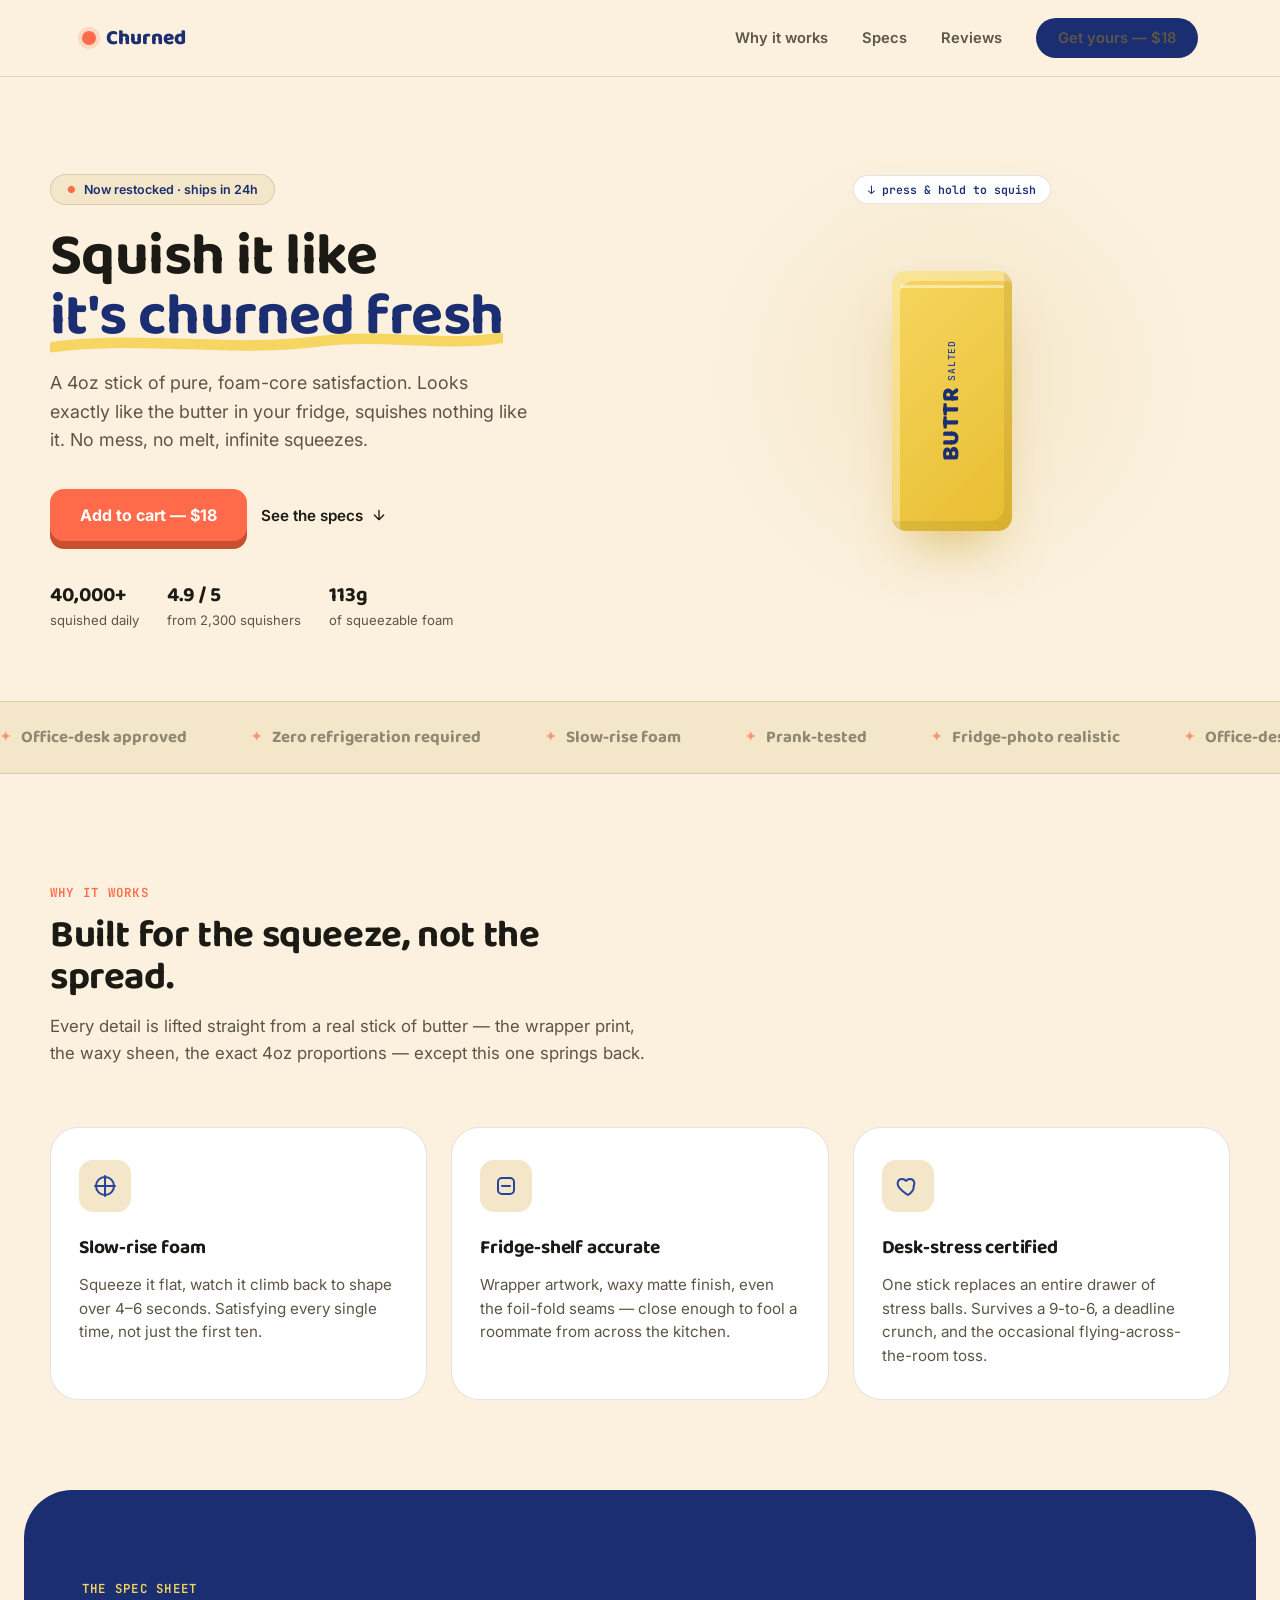
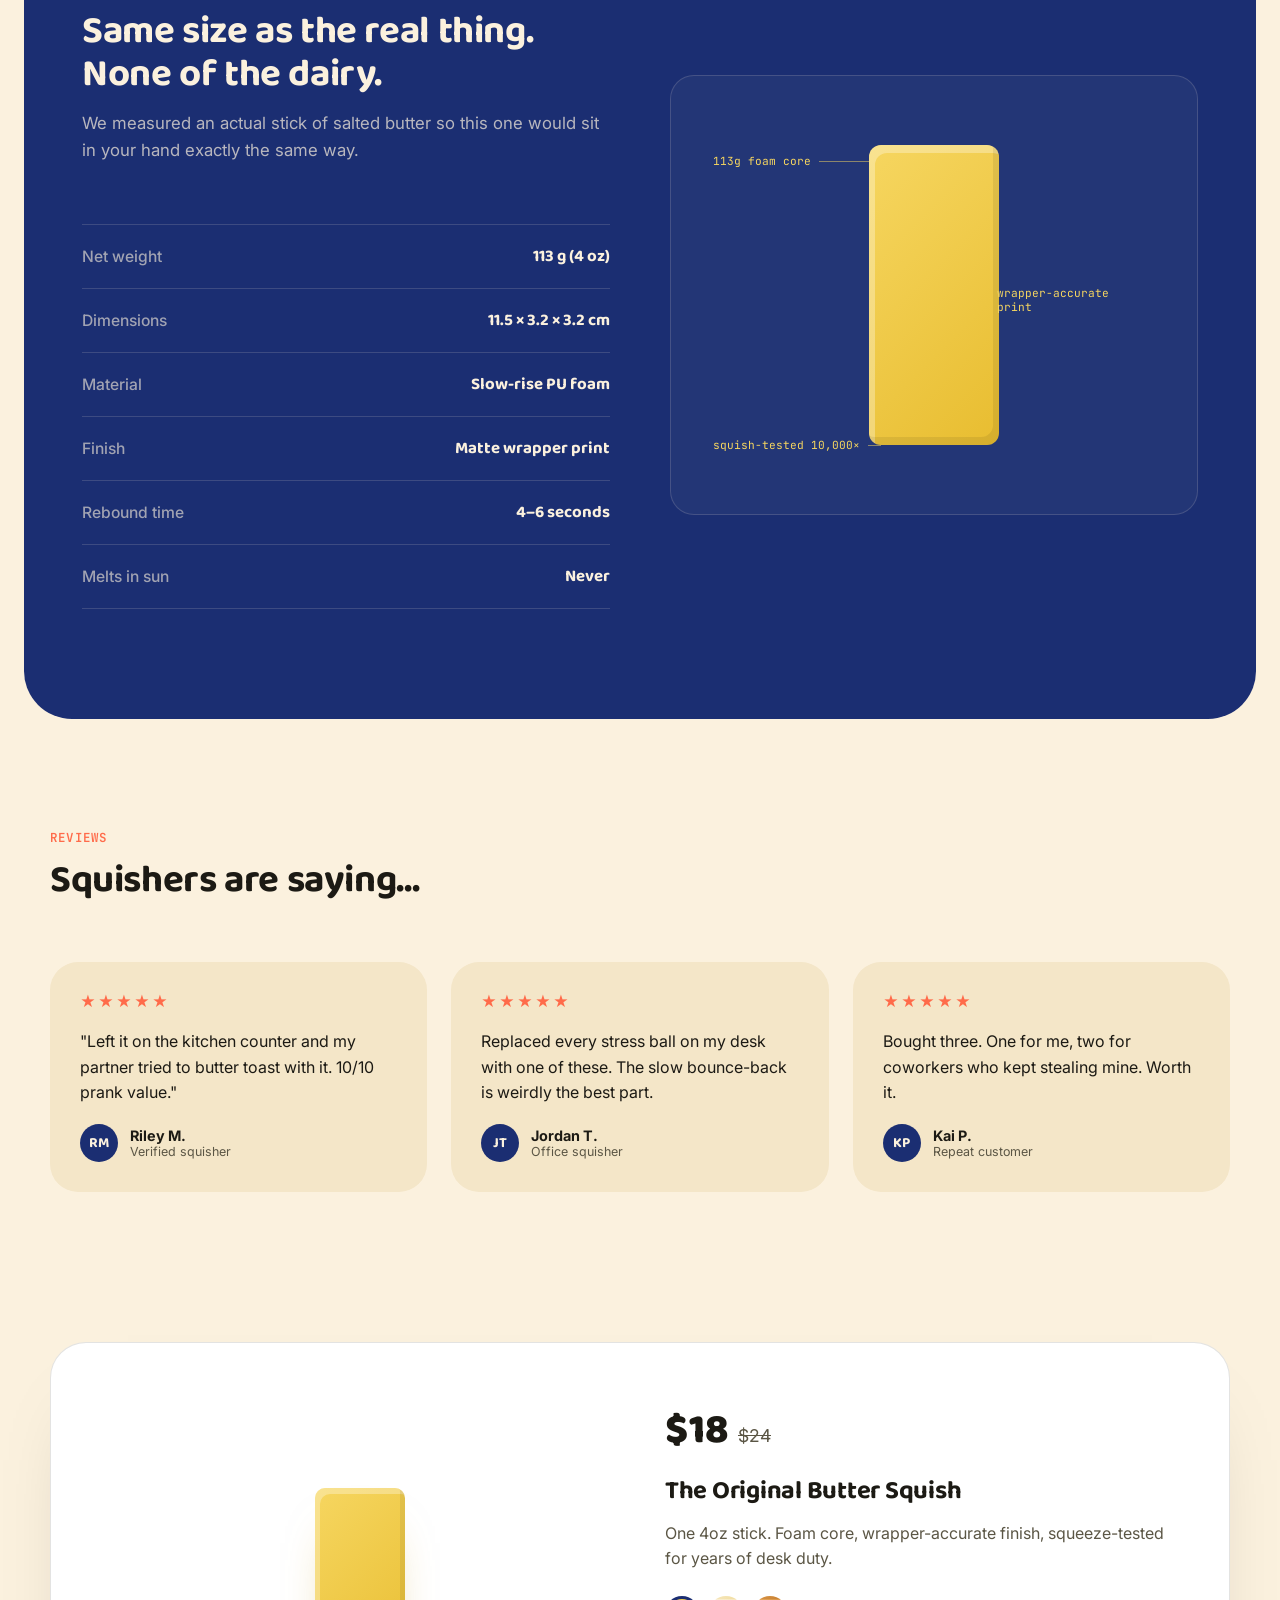
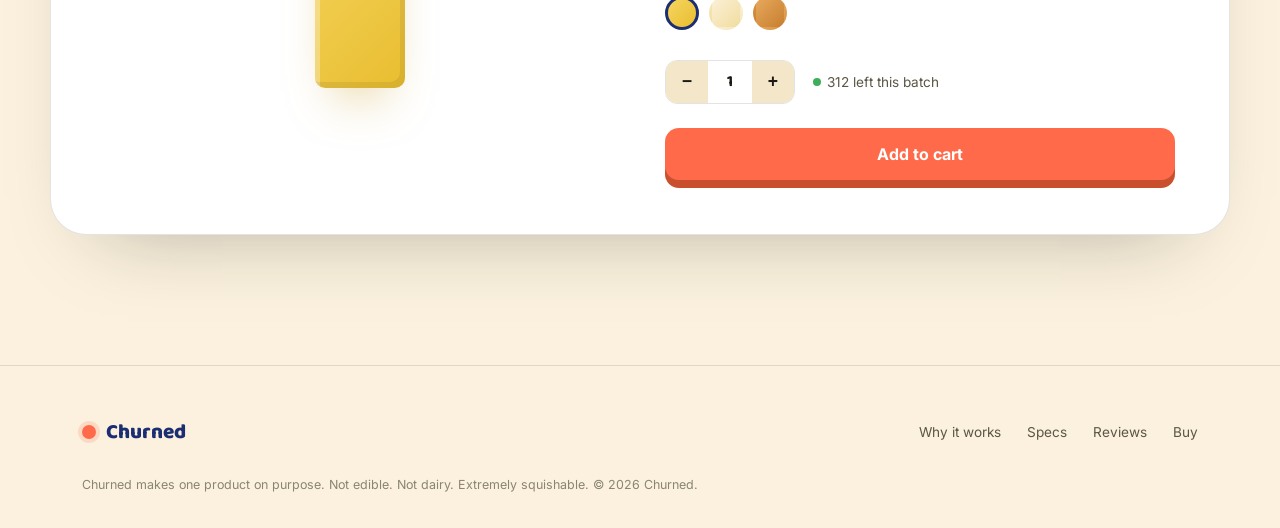
==== index.html @ d219c772 "Create index.html" ====
<!DOCTYPE html>
<html lang="en">
<head>
<meta charset="UTF-8">
<meta name="viewport" content="width=device-width, initial-scale=1.0">
<title>Churned — The Original Butter Squish</title>
<link rel="preconnect" href="https://fonts.googleapis.com">
<link href="https://fonts.googleapis.com/css2?family=Baloo+2:wght@500;600;700;800&family=Inter:wght@400;500;600;700&family=JetBrains+Mono:wght@500;600&display=swap" rel="stylesheet">
<style>
  :root{
    --cream:#FBF1DE;
    --cream-2:#F4E6C8;
    --butter:#F6D660;
    --butter-deep:#E8BD30;
    --butter-shadow:#C99A1C;
    --cobalt:#28439E;
    --cobalt-deep:#1B2E72;
    --coral:#FF6B4A;
    --ink:#1C1A14;
    --ink-soft:#5B5645;
    --line: rgba(28,26,20,0.12);
    --radius-lg: 28px;
  }

  *{box-sizing:border-box; margin:0; padding:0;}
  html{scroll-behavior:smooth;}
  body{
    background:var(--cream);
    color:var(--ink);
    font-family:'Inter', sans-serif;
    overflow-x:hidden;
  }
  @media (prefers-reduced-motion: reduce){
    *{animation-duration:0.01ms !important; animation-iteration-count:1 !important; transition-duration:0.01ms !important; scroll-behavior:auto !important;}
  }

  h1,h2,h3,.display{
    font-family:'Baloo 2', sans-serif;
    font-weight:700;
    letter-spacing:-0.01em;
  }
  .mono{
    font-family:'JetBrains Mono', monospace;
    letter-spacing:0.04em;
  }

  a{color:inherit;}
  img{max-width:100%; display:block;}
  .wrap{max-width:1180px; margin:0 auto; padding:0 32px;}
  section{position:relative;}

  /* ---------- NAV ---------- */
  header{
    position:sticky; top:0; z-index:50;
    background:rgba(251,241,222,0.85);
    backdrop-filter:blur(10px);
    border-bottom:1px solid var(--line);
  }
  nav.wrap{
    display:flex; align-items:center; justify-content:space-between;
    height:76px;
  }
  .logo{
    display:flex; align-items:center; gap:10px;
    font-family:'Baloo 2'; font-weight:800; font-size:1.3rem;
    color:var(--cobalt-deep);
  }
  .logo .dot{
    width:14px; height:14px; border-radius:50%;
    background:var(--coral);
    box-shadow: 0 0 0 4px rgba(255,107,74,0.18);
  }
  .nav-links{display:flex; gap:34px; align-items:center;}
  .nav-links a{
    font-size:0.92rem; font-weight:600; color:var(--ink-soft);
    text-decoration:none; transition:color .2s ease;
  }
  .nav-links a:hover, .nav-links a:focus-visible{color:var(--cobalt-deep);}
  .nav-cta{
    background:var(--cobalt-deep); color:var(--cream);
    padding:11px 22px; border-radius:999px;
    font-weight:700; font-size:0.9rem;
    text-decoration:none;
    transition:transform .2s ease, background .2s ease;
  }
  .nav-cta:hover{background:var(--coral); transform:translateY(-1px);}

  /* ---------- HERO ---------- */
  .hero{
    padding:84px 0 60px;
    display:grid;
    grid-template-columns: 1.05fr 1fr;
    gap:40px;
    align-items:center;
  }
  .eyebrow{
    display:inline-flex; align-items:center; gap:8px;
    background:var(--cream-2); border:1px solid var(--line);
    padding:7px 16px; border-radius:999px;
    font-size:0.78rem; font-weight:600; color:var(--cobalt-deep);
    margin-bottom:22px;
  }
  .eyebrow::before{content:"●"; color:var(--coral); font-size:0.6rem;}
  .hero h1{
    font-size:clamp(2.6rem, 4.6vw, 4.1rem);
    line-height:1.02;
    color:var(--ink);
  }
  .hero h1 .accent{
    color:var(--cobalt-deep);
    position:relative;
    display:inline-block;
  }
  .hero h1 .accent svg{
    position:absolute; left:0; bottom:-6px; width:100%; height:auto;
  }
  .hero p.lead{
    margin-top:22px; font-size:1.12rem; line-height:1.6;
    color:var(--ink-soft); max-width:480px;
  }
  .hero-actions{
    margin-top:34px; display:flex; gap:14px; align-items:center; flex-wrap:wrap;
  }
  .btn-primary{
    background:var(--coral); color:#fff;
    padding:16px 30px; border-radius:14px;
    font-weight:700; font-size:1rem;
    border:none; cursor:pointer;
    box-shadow:0 8px 0 0 #C9502F;
    transition:transform .12s ease, box-shadow .12s ease;
    text-decoration:none; display:inline-block;
  }
  .btn-primary:hover{transform:translateY(-2px);}
  .btn-primary:active{transform:translateY(6px); box-shadow:0 2px 0 0 #C9502F;}
  .btn-ghost{
    color:var(--ink); font-weight:600; font-size:0.95rem;
    display:flex; align-items:center; gap:8px;
    text-decoration:none;
  }
  .btn-ghost svg{transition:transform .2s ease;}
  .btn-ghost:hover svg{transform:translateY(2px);}

  .hero-meta{
    margin-top:38px; display:flex; gap:28px; flex-wrap:wrap;
  }
  .hero-meta div{font-size:0.82rem; color:var(--ink-soft);}
  .hero-meta strong{display:block; font-family:'Baloo 2'; font-size:1.3rem; color:var(--ink); font-weight:700;}

  /* ---------- SQUISH STAGE (signature element) ---------- */
  .stage{
    position:relative;
    display:flex; align-items:center; justify-content:center;
    height:480px;
  }
  .stage-bg{
    position:absolute; inset:0;
    background: radial-gradient(circle at 50% 45%, var(--cream-2) 0%, transparent 65%);
  }
  .squish-hint{
    position:absolute; top:14px; left:50%; transform:translateX(-50%);
    font-family:'JetBrains Mono'; font-size:0.72rem; font-weight:600;
    color:var(--cobalt-deep); background:#fff; border:1px solid var(--line);
    padding:6px 14px; border-radius:999px; white-space:nowrap;
    display:flex; align-items:center; gap:6px;
    animation:bob 2.2s ease-in-out infinite;
  }
  @keyframes bob{ 0%,100%{transform:translateX(-50%) translateY(0);} 50%{transform:translateX(-50%) translateY(-5px);} }

  .squish-wrap{
    width:280px; height:300px;
    display:flex; align-items:center; justify-content:center;
    cursor:pointer;
    -webkit-tap-highlight-color: transparent;
  }
  .squish{
    width:120px; height:260px;
    background: linear-gradient(135deg, var(--butter) 0%, var(--butter-deep) 100%);
    border-radius:14px;
    position:relative;
    box-shadow:
      inset -8px -10px 0 rgba(0,0,0,0.07),
      inset 8px 10px 0 rgba(255,255,255,0.35),
      0 30px 50px -20px rgba(201,154,28,0.55);
    transition: transform .55s cubic-bezier(.34,1.6,.5,1), border-radius .55s cubic-bezier(.34,1.6,.5,1);
    transform-origin: center bottom;
    display:flex; flex-direction:column; align-items:center; justify-content:center;
    gap:6px;
    user-select:none;
  }
  .squish .squish-label{
    font-family:'Baloo 2'; font-weight:800; color:var(--cobalt-deep);
    writing-mode:vertical-rl; transform:rotate(180deg);
    font-size:1.5rem; letter-spacing:0.02em;
  }
  .squish .squish-sub{
    font-family:'JetBrains Mono'; font-size:0.6rem; font-weight:600;
    color:var(--cobalt); writing-mode:vertical-rl; transform:rotate(180deg);
    letter-spacing:0.08em;
  }
  .squish-wrap.active .squish{
    transform: scaleY(0.62) scaleX(1.45);
    border-radius:50px;
  }
  .squish::after{
    content:"";
    position:absolute; left:8px; right:8px; top:14px; height:3px;
    background:rgba(255,255,255,0.45); border-radius:3px;
  }
  .crumbs{
    position:absolute; inset:0; pointer-events:none;
  }
  .crumb{
    position:absolute; width:7px; height:7px; border-radius:2px;
    background:var(--butter-deep);
    opacity:0; top:55%; left:50%;
  }
  .squish-wrap.active .crumb{
    animation: pop .6s ease-out forwards;
  }
  @keyframes pop{
    0%{opacity:1; transform:translate(0,0) scale(1);}
    100%{opacity:0; transform:translate(var(--dx), var(--dy)) scale(0.4);}
  }

  /* ---------- LOGO MARQUEE / SOCIAL PROOF STRIP ---------- */
  .strip{
    border-top:1px solid var(--line); border-bottom:1px solid var(--line);
    background:var(--cream-2);
    padding:22px 0;
    overflow:hidden;
  }
  .strip-track{
    display:flex; gap:64px; white-space:nowrap;
    animation: scroll 26s linear infinite;
    width:max-content;
  }
  @keyframes scroll{ from{transform:translateX(0);} to{transform:translateX(-50%);} }
  .strip-item{
    font-family:'Baloo 2'; font-weight:700; font-size:1.05rem;
    color:var(--ink-soft); opacity:0.65;
    display:flex; align-items:center; gap:10px;
  }
  .strip-item::before{content:"✦"; color:var(--coral); font-size:0.8rem;}

  /* ---------- FEATURES ---------- */
  .features{padding:110px 0 90px;}
  .section-head{max-width:600px; margin-bottom:60px;}
  .section-head .tag{
    font-family:'JetBrains Mono'; font-size:0.78rem; font-weight:600;
    color:var(--coral); text-transform:uppercase; letter-spacing:0.1em;
    display:block; margin-bottom:14px;
  }
  .section-head h2{font-size:clamp(1.9rem,3vw,2.6rem); line-height:1.1;}
  .section-head p{margin-top:14px; color:var(--ink-soft); font-size:1.05rem; line-height:1.6;}

  .feature-grid{
    display:grid; grid-template-columns:repeat(3,1fr); gap:24px;
  }
  .feature-card{
    background:#fff; border:1px solid var(--line); border-radius:var(--radius-lg);
    padding:32px 28px;
    transition: transform .25s ease, box-shadow .25s ease;
  }
  .feature-card:hover{
    transform:translateY(-6px);
    box-shadow:0 20px 40px -24px rgba(28,26,20,0.25);
  }
  .feature-icon{
    width:52px; height:52px; border-radius:14px;
    background:var(--cream-2);
    display:flex; align-items:center; justify-content:center;
    margin-bottom:20px;
  }
  .feature-card h3{font-size:1.2rem; margin-bottom:10px;}
  .feature-card p{color:var(--ink-soft); font-size:0.95rem; line-height:1.55;}

  /* ---------- ANATOMY / SPEC SECTION ---------- */
  .anatomy{
    padding:90px 0 110px;
    background:var(--cobalt-deep);
    color:var(--cream);
    border-radius:48px;
    margin:0 24px;
  }
  .anatomy .wrap{
    display:grid; grid-template-columns:1fr 1fr; gap:60px; align-items:center;
  }
  .anatomy .section-head .tag{color:var(--butter);}
  .anatomy .section-head h2{color:var(--cream);}
  .anatomy .section-head p{color:rgba(251,241,222,0.7);}

  .spec-list{margin-top:32px; display:flex; flex-direction:column; gap:0;}
  .spec-row{
    display:flex; justify-content:space-between; align-items:center;
    padding:18px 0; border-bottom:1px solid rgba(251,241,222,0.15);
    font-size:0.98rem;
  }
  .spec-row:first-child{border-top:1px solid rgba(251,241,222,0.15);}
  .spec-row .k{color:rgba(251,241,222,0.6); font-weight:500;}
  .spec-row .v{font-weight:700; font-family:'Baloo 2'; font-size:1.05rem;}

  .diagram{
    position:relative;
    background:rgba(251,241,222,0.04);
    border:1px solid rgba(251,241,222,0.15);
    border-radius:24px;
    height:440px;
    display:flex; align-items:center; justify-content:center;
  }
  .diagram .block{
    width:130px; height:300px;
    background:linear-gradient(135deg, var(--butter), var(--butter-deep));
    border-radius:12px;
    position:relative;
    box-shadow: inset -6px -8px 0 rgba(0,0,0,0.08), inset 6px 8px 0 rgba(255,255,255,0.3);
  }
  .callout{
    position:absolute; font-family:'JetBrains Mono'; font-size:0.7rem;
    color:var(--butter); display:flex; align-items:center; gap:8px;
  }
  .callout .line{height:1px; background:rgba(246,214,96,0.5); flex:1;}
  .callout.c1{top:18%; left:8%; right:60%;}
  .callout.c2{top:48%; right:8%; left:62%; flex-direction:row-reverse;}
  .callout.c3{bottom:14%; left:8%; right:60%;}

  /* ---------- TESTIMONIALS ---------- */
  .testimonials{padding:110px 0;}
  .t-grid{
    display:grid; grid-template-columns:repeat(3,1fr); gap:24px;
  }
  .t-card{
    background:var(--cream-2); border-radius:var(--radius-lg);
    padding:30px; display:flex; flex-direction:column; gap:18px;
  }
  .t-stars{color:var(--coral); font-size:0.95rem; letter-spacing:2px;}
  .t-card p{font-size:1rem; line-height:1.6; color:var(--ink);}
  .t-who{display:flex; align-items:center; gap:12px; margin-top:auto;}
  .t-avatar{
    width:38px; height:38px; border-radius:50%;
    background:var(--cobalt-deep); color:var(--cream);
    display:flex; align-items:center; justify-content:center;
    font-family:'Baloo 2'; font-weight:700; font-size:0.9rem;
  }
  .t-who div span{display:block;}
  .t-who .name{font-weight:700; font-size:0.9rem;}
  .t-who .role{font-size:0.78rem; color:var(--ink-soft);}

  /* ---------- BUY / CTA ---------- */
  .buy{padding:40px 0 130px;}
  .buy-card{
    background:#fff; border:1px solid var(--line); border-radius:36px;
    padding:54px;
    display:grid; grid-template-columns:1fr 1fr; gap:50px; align-items:center;
    box-shadow:0 40px 80px -50px rgba(28,26,20,0.35);
  }
  .buy-visual{
    display:flex; align-items:center; justify-content:center;
    height:300px; position:relative;
  }
  .buy-visual .squish-mini{
    width:90px; height:200px;
    background:linear-gradient(135deg, var(--butter), var(--butter-deep));
    border-radius:10px;
    box-shadow: inset -5px -6px 0 rgba(0,0,0,0.07), inset 5px 6px 0 rgba(255,255,255,0.3), 0 30px 50px -25px rgba(201,154,28,0.6);
    animation: float 4s ease-in-out infinite;
  }
  @keyframes float{ 0%,100%{transform:translateY(0) rotate(-3deg);} 50%{transform:translateY(-14px) rotate(3deg);} }

  .price-line{display:flex; align-items:baseline; gap:10px; margin-bottom:6px;}
  .price-line .now{font-family:'Baloo 2'; font-weight:800; font-size:2.6rem; color:var(--ink);}
  .price-line .was{font-size:1.1rem; color:var(--ink-soft); text-decoration:line-through;}
  .buy-card h3{font-size:1.6rem; margin-bottom:10px;}
  .buy-card .desc{color:var(--ink-soft); margin-bottom:24px; line-height:1.6;}
  .qty-row{display:flex; align-items:center; gap:18px; margin-bottom:24px;}
  .stepper{
    display:flex; align-items:center; border:1px solid var(--line); border-radius:12px; overflow:hidden;
  }
  .stepper button{
    width:42px; height:42px; border:none; background:var(--cream-2); cursor:pointer;
    font-size:1.1rem; font-weight:700; color:var(--ink);
    transition:background .15s ease;
  }
  .stepper button:hover{background:var(--butter);}
  .stepper span{width:44px; text-align:center; font-weight:700; font-family:'Baloo 2';}
  .stock{font-size:0.85rem; color:var(--ink-soft); display:flex; align-items:center; gap:6px;}
  .stock::before{content:""; width:8px; height:8px; border-radius:50%; background:#3FAE5C; display:inline-block;}

  .color-row{display:flex; gap:10px; margin-bottom:30px;}
  .swatch{
    width:34px; height:34px; border-radius:50%; cursor:pointer;
    border:3px solid transparent; transition:border .15s ease;
  }
  .swatch.active{border-color:var(--cobalt-deep);}
  .swatch.salted{background:linear-gradient(135deg,#F6D660,#E8BD30);}
  .swatch.whipped{background:linear-gradient(135deg,#FBF0D6,#F1DDA0);}
  .swatch.toast{background:linear-gradient(135deg,#E7A85C,#C77F2F);}

  /* ---------- FOOTER ---------- */
  footer{
    border-top:1px solid var(--line);
    padding:50px 0 36px;
  }
  .footer-row{display:flex; justify-content:space-between; align-items:center; flex-wrap:wrap; gap:20px;}
  .footer-links{display:flex; gap:26px; font-size:0.85rem; color:var(--ink-soft);}
  .footer-links a{text-decoration:none;}
  .footer-links a:hover{color:var(--cobalt-deep);}
  .footer-fine{margin-top:28px; font-size:0.78rem; color:var(--ink-soft); opacity:0.7;}

  /* ---------- RESPONSIVE ---------- */
  @media (max-width: 980px){
    .hero{grid-template-columns:1fr; padding-top:50px;}
    .stage{height:380px; order:-1;}
    .feature-grid{grid-template-columns:1fr;}
    .anatomy{margin:0 12px; border-radius:32px;}
    .anatomy .wrap{grid-template-columns:1fr;}
    .t-grid{grid-template-columns:1fr;}
    .buy-card{grid-template-columns:1fr; padding:36px 24px;}
    .nav-links{display:none;}
  }
  :focus-visible{outline:3px solid var(--coral); outline-offset:3px;}
</style>
</head>
<body>

<header>
  <nav class="wrap">
    <div class="logo"><span class="dot"></span>Churned</div>
    <div class="nav-links">
      <a href="#features">Why it works</a>
      <a href="#anatomy">Specs</a>
      <a href="#reviews">Reviews</a>
      <a href="#buy" class="nav-cta">Get yours — $18</a>
    </div>
  </nav>
</header>

<section class="hero wrap">
  <div>
    <div class="eyebrow">Now restocked · ships in 24h</div>
    <h1>Squish it like<br><span class="accent">it's churned fresh<svg viewBox="0 0 300 14" fill="none"><path d="M2 10C60 2 120 14 180 6C220 1 260 10 298 4" stroke="#F6D660" stroke-width="7" stroke-linecap="round"/></svg></span></h1>
    <p class="lead">A 4oz stick of pure, foam-core satisfaction. Looks exactly like the butter in your fridge, squishes nothing like it. No mess, no melt, infinite squeezes.</p>
    <div class="hero-actions">
      <a href="#buy" class="btn-primary">Add to cart — $18</a>
      <a href="#anatomy" class="btn-ghost">See the specs
        <svg width="16" height="16" viewBox="0 0 24 24" fill="none"><path d="M12 5v14M5 12l7 7 7-7" stroke="currentColor" stroke-width="2" stroke-linecap="round" stroke-linejoin="round"/></svg>
      </a>
    </div>
    <div class="hero-meta">
      <div><strong>40,000+</strong>squished daily</div>
      <div><strong>4.9 / 5</strong>from 2,300 squishers</div>
      <div><strong>113g</strong>of squeezable foam</div>
    </div>
  </div>

  <div class="stage">
    <div class="stage-bg"></div>
    <div class="squish-hint" id="hint">↓ press &amp; hold to squish</div>
    <div class="squish-wrap" id="squishWrap">
      <div class="squish" id="squishEl">
        <span class="squish-sub">SALTED</span>
        <span class="squish-label">BUTTR</span>
      </div>
      <div class="crumbs" id="crumbs"></div>
    </div>
  </div>
</section>

<div class="strip">
  <div class="strip-track">
    <span class="strip-item">Office-desk approved</span>
    <span class="strip-item">Zero refrigeration required</span>
    <span class="strip-item">Slow-rise foam</span>
    <span class="strip-item">Prank-tested</span>
    <span class="strip-item">Fridge-photo realistic</span>
    <span class="strip-item">Office-desk approved</span>
    <span class="strip-item">Zero refrigeration required</span>
    <span class="strip-item">Slow-rise foam</span>
    <span class="strip-item">Prank-tested</span>
    <span class="strip-item">Fridge-photo realistic</span>
  </div>
</div>

<section class="features wrap" id="features">
  <div class="section-head">
    <span class="tag">Why it works</span>
    <h2>Built for the squeeze, not the spread.</h2>
    <p>Every detail is lifted straight from a real stick of butter — the wrapper print, the waxy sheen, the exact 4oz proportions — except this one springs back.</p>
  </div>
  <div class="feature-grid">
    <div class="feature-card">
      <div class="feature-icon">
        <svg width="24" height="24" viewBox="0 0 24 24" fill="none"><path d="M12 2v20M2 12h20" stroke="#28439E" stroke-width="2" stroke-linecap="round"/><circle cx="12" cy="12" r="9" stroke="#28439E" stroke-width="2"/></svg>
      </div>
      <h3>Slow-rise foam</h3>
      <p>Squeeze it flat, watch it climb back to shape over 4–6 seconds. Satisfying every single time, not just the first ten.</p>
    </div>
    <div class="feature-card">
      <div class="feature-icon">
        <svg width="24" height="24" viewBox="0 0 24 24" fill="none"><rect x="4" y="4" width="16" height="16" rx="4" stroke="#28439E" stroke-width="2"/><path d="M8 12h8" stroke="#28439E" stroke-width="2" stroke-linecap="round"/></svg>
      </div>
      <h3>Fridge-shelf accurate</h3>
      <p>Wrapper artwork, waxy matte finish, even the foil-fold seams — close enough to fool a roommate from across the kitchen.</p>
    </div>
    <div class="feature-card">
      <div class="feature-icon">
        <svg width="24" height="24" viewBox="0 0 24 24" fill="none"><path d="M12 21s-7-4.35-9.5-8.5C0.7 9 2 5 6 5c2 0 3.5 1.3 4 2 0.5-0.7 2-2 4-2 4 0 5.3 4 3.5 7.5C19 16.65 12 21 12 21z" stroke="#28439E" stroke-width="2" stroke-linejoin="round"/></svg>
      </div>
      <h3>Desk-stress certified</h3>
      <p>One stick replaces an entire drawer of stress balls. Survives a 9-to-6, a deadline crunch, and the occasional flying-across-the-room toss.</p>
    </div>
  </div>
</section>

<section class="anatomy" id="anatomy">
  <div class="wrap">
    <div>
      <div class="section-head">
        <span class="tag">The spec sheet</span>
        <h2>Same size as the real thing.<br>None of the dairy.</h2>
        <p>We measured an actual stick of salted butter so this one would sit in your hand exactly the same way.</p>
      </div>
      <div class="spec-list">
        <div class="spec-row"><span class="k">Net weight</span><span class="v">113 g (4 oz)</span></div>
        <div class="spec-row"><span class="k">Dimensions</span><span class="v">11.5 × 3.2 × 3.2 cm</span></div>
        <div class="spec-row"><span class="k">Material</span><span class="v">Slow-rise PU foam</span></div>
        <div class="spec-row"><span class="k">Finish</span><span class="v">Matte wrapper print</span></div>
        <div class="spec-row"><span class="k">Rebound time</span><span class="v">4–6 seconds</span></div>
        <div class="spec-row"><span class="k">Melts in sun</span><span class="v">Never</span></div>
      </div>
    </div>
    <div class="diagram">
      <div class="callout c1"><span>113g foam core</span><span class="line"></span></div>
      <div class="block"></div>
      <div class="callout c2"><span class="line"></span><span>wrapper-accurate print</span></div>
      <div class="callout c3"><span>squish-tested 10,000×</span><span class="line"></span></div>
    </div>
  </div>
</section>

<section class="testimonials wrap" id="reviews">
  <div class="section-head">
    <span class="tag">Reviews</span>
    <h2>Squishers are saying...</h2>
  </div>
  <div class="t-grid">
    <div class="t-card">
      <div class="t-stars">★★★★★</div>
      <p>"Left it on the kitchen counter and my partner tried to butter toast with it. 10/10 prank value."</p>
      <div class="t-who">
        <div class="t-avatar">RM</div>
        <div><span class="name">Riley M.</span><span class="role">Verified squisher</span></div>
      </div>
    </div>
    <div class="t-card">
      <div class="t-stars">★★★★★</div>
      <p>Replaced every stress ball on my desk with one of these. The slow bounce-back is weirdly the best part.</p>
      <div class="t-who">
        <div class="t-avatar">JT</div>
        <div><span class="name">Jordan T.</span><span class="role">Office squisher</span></div>
      </div>
    </div>
    <div class="t-card">
      <div class="t-stars">★★★★★</div>
      <p>Bought three. One for me, two for coworkers who kept stealing mine. Worth it.</p>
      <div class="t-who">
        <div class="t-avatar">KP</div>
        <div><span class="name">Kai P.</span><span class="role">Repeat customer</span></div>
      </div>
    </div>
  </div>
</section>

<section class="buy wrap" id="buy">
  <div class="buy-card">
    <div class="buy-visual">
      <div class="squish-mini"></div>
    </div>
    <div>
      <div class="price-line">
        <span class="now">$18</span>
        <span class="was">$24</span>
      </div>
      <h3>The Original Butter Squish</h3>
      <p class="desc">One 4oz stick. Foam core, wrapper-accurate finish, squeeze-tested for years of desk duty.</p>

      <div class="color-row">
        <div class="swatch salted active" title="Salted (original)"></div>
        <div class="swatch whipped" title="Whipped"></div>
        <div class="swatch toast" title="Brown butter"></div>
      </div>

      <div class="qty-row">
        <div class="stepper">
          <button id="dec" aria-label="Decrease quantity">−</button>
          <span id="qty">1</span>
          <button id="inc" aria-label="Increase quantity">+</button>
        </div>
        <div class="stock">312 left this batch</div>
      </div>

      <a href="#" class="btn-primary" style="width:100%; text-align:center;">Add to cart</a>
    </div>
  </div>
</section>

<footer>
  <div class="wrap">
    <div class="footer-row">
      <div class="logo"><span class="dot"></span>Churned</div>
      <div class="footer-links">
        <a href="#features">Why it works</a>
        <a href="#anatomy">Specs</a>
        <a href="#reviews">Reviews</a>
        <a href="#buy">Buy</a>
      </div>
    </div>
    <p class="footer-fine">Churned makes one product on purpose. Not edible. Not dairy. Extremely squishable. © 2026 Churned.</p>
  </div>
</footer>

<script>
  const wrap = document.getElementById('squishWrap');
  const hint = document.getElementById('hint');
  const crumbsBox = document.getElementById('crumbs');

  function spawnCrumbs(){
    crumbsBox.innerHTML = '';
    for(let i=0;i<10;i++){
      const c = document.createElement('div');
      c.className = 'crumb';
      const angle = Math.random()*Math.PI*2;
      const dist = 40 + Math.random()*60;
      c.style.setProperty('--dx', Math.cos(angle)*dist + 'px');
      c.style.setProperty('--dy', Math.sin(angle)*dist + 'px');
      c.style.left = (45 + Math.random()*10) + '%';
      crumbsBox.appendChild(c);
    }
  }

  function press(){
    wrap.classList.add('active');
    spawnCrumbs();
    if(hint) hint.style.opacity = '0';
  }
  function release(){
    wrap.classList.remove('active');
  }

  wrap.addEventListener('mousedown', press);
  wrap.addEventListener('touchstart', (e)=>{ press(); }, {passive:true});
  ['mouseup','mouseleave'].forEach(evt => wrap.addEventListener(evt, release));
  wrap.addEventListener('touchend', release);
  wrap.addEventListener('keydown', (e)=>{ if(e.key === 'Enter' || e.key === ' '){ e.preventDefault(); press(); setTimeout(release, 500);} });
  wrap.setAttribute('tabindex','0');
  wrap.setAttribute('role','button');
  wrap.setAttribute('aria-label','Press and hold to squish the butter');

  // quantity stepper
  const qtyEl = document.getElementById('qty');
  let qty = 1;
  document.getElementById('inc').addEventListener('click', ()=>{ qty = Math.min(qty+1, 10); qtyEl.textContent = qty; });
  document.getElementById('dec').addEventListener('click', ()=>{ qty = Math.max(qty-1, 1); qtyEl.textContent = qty; });

  // swatch select
  document.querySelectorAll('.swatch').forEach(s=>{
    s.addEventListener('click', ()=>{
      document.querySelectorAll('.swatch').forEach(o=>o.classList.remove('active'));
      s.classList.add('active');
    });
  });
</script>

</body>
</html>
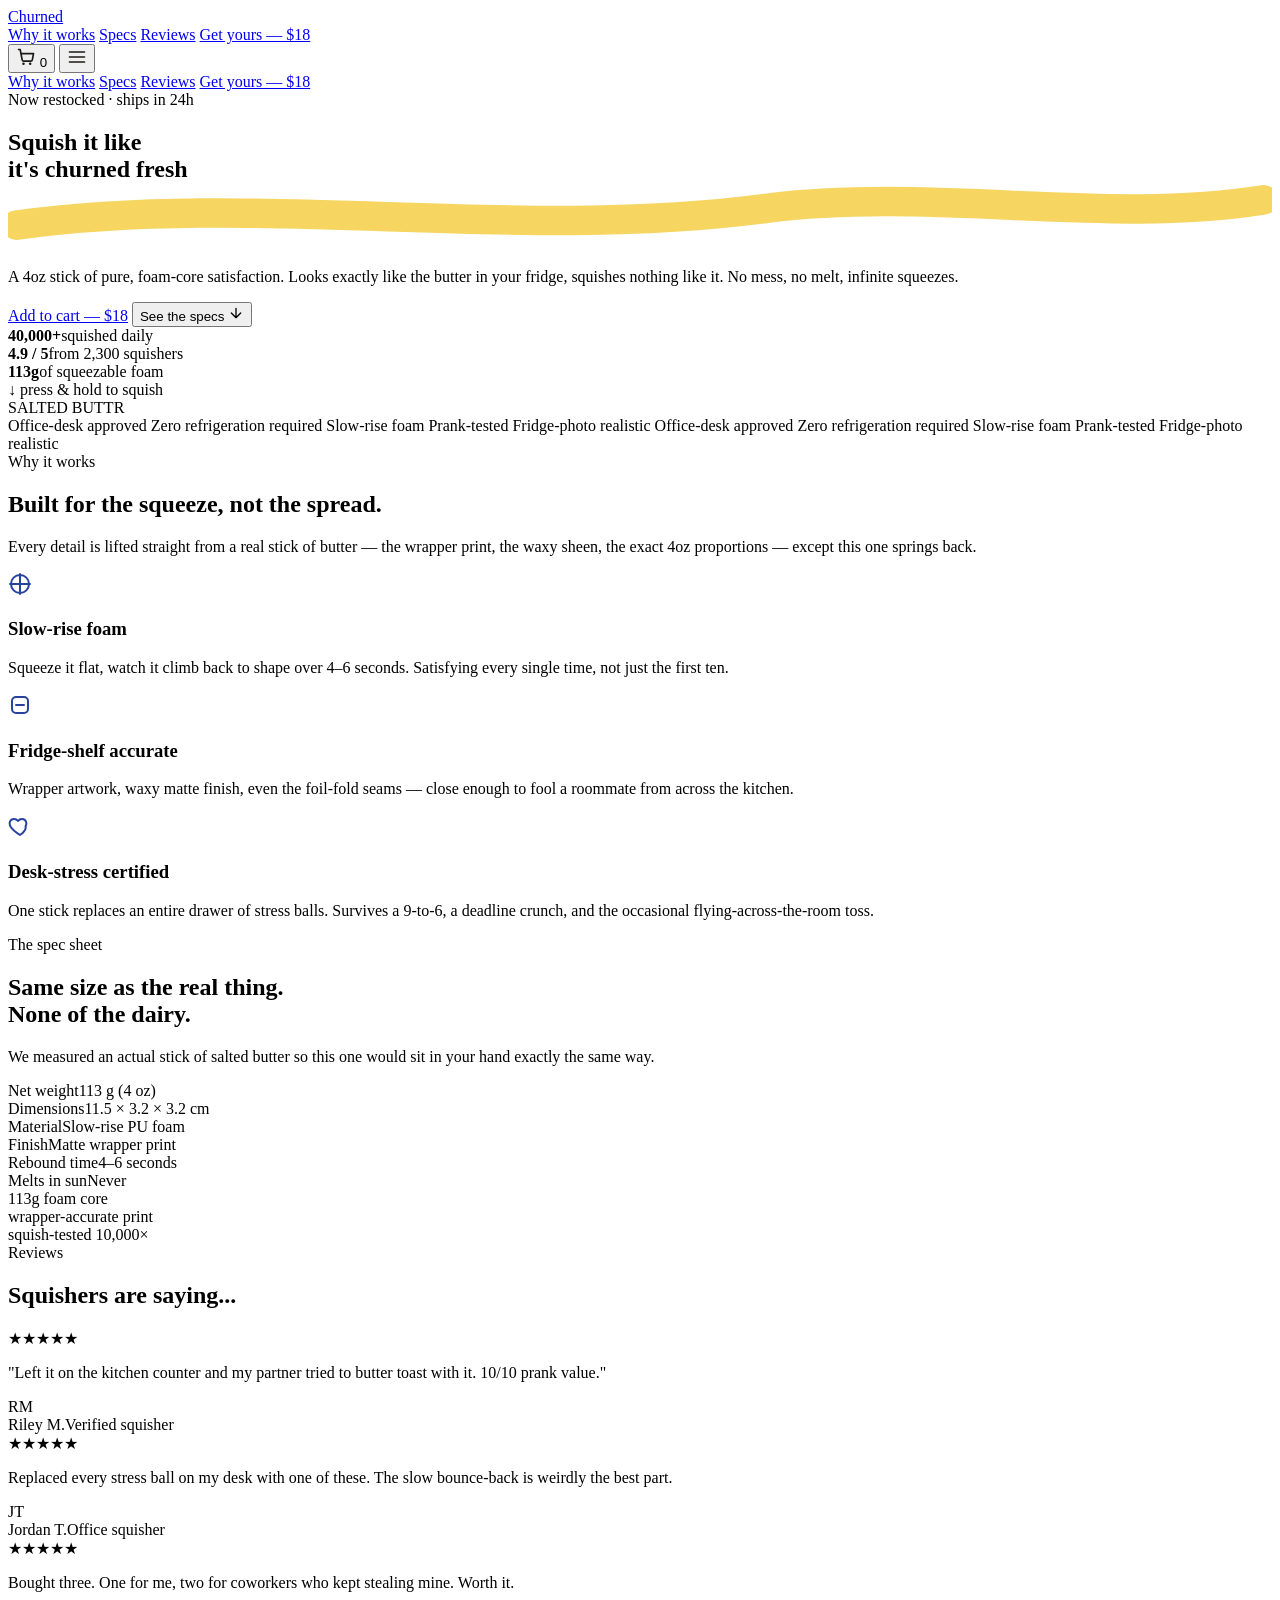
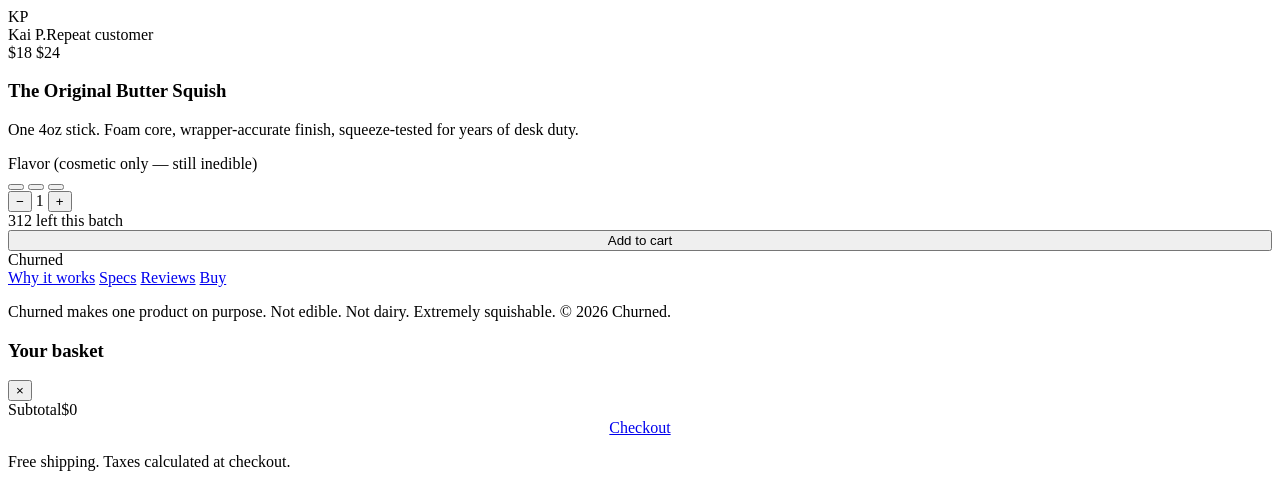
==== commit f9238eb6: "Create index.html" ====
--- a/index.html
+++ b/index.html
@@ -6,432 +6,35 @@
 <title>Churned — The Original Butter Squish</title>
 <link rel="preconnect" href="https://fonts.googleapis.com">
 <link href="https://fonts.googleapis.com/css2?family=Baloo+2:wght@500;600;700;800&family=Inter:wght@400;500;600;700&family=JetBrains+Mono:wght@500;600&display=swap" rel="stylesheet">
-<style>
-  :root{
-    --cream:#FBF1DE;
-    --cream-2:#F4E6C8;
-    --butter:#F6D660;
-    --butter-deep:#E8BD30;
-    --butter-shadow:#C99A1C;
-    --cobalt:#28439E;
-    --cobalt-deep:#1B2E72;
-    --coral:#FF6B4A;
-    --ink:#1C1A14;
-    --ink-soft:#5B5645;
-    --line: rgba(28,26,20,0.12);
-    --radius-lg: 28px;
-  }
-
-  *{box-sizing:border-box; margin:0; padding:0;}
-  html{scroll-behavior:smooth;}
-  body{
-    background:var(--cream);
-    color:var(--ink);
-    font-family:'Inter', sans-serif;
-    overflow-x:hidden;
-  }
-  @media (prefers-reduced-motion: reduce){
-    *{animation-duration:0.01ms !important; animation-iteration-count:1 !important; transition-duration:0.01ms !important; scroll-behavior:auto !important;}
-  }
-
-  h1,h2,h3,.display{
-    font-family:'Baloo 2', sans-serif;
-    font-weight:700;
-    letter-spacing:-0.01em;
-  }
-  .mono{
-    font-family:'JetBrains Mono', monospace;
-    letter-spacing:0.04em;
-  }
-
-  a{color:inherit;}
-  img{max-width:100%; display:block;}
-  .wrap{max-width:1180px; margin:0 auto; padding:0 32px;}
-  section{position:relative;}
-
-  /* ---------- NAV ---------- */
-  header{
-    position:sticky; top:0; z-index:50;
-    background:rgba(251,241,222,0.85);
-    backdrop-filter:blur(10px);
-    border-bottom:1px solid var(--line);
-  }
-  nav.wrap{
-    display:flex; align-items:center; justify-content:space-between;
-    height:76px;
-  }
-  .logo{
-    display:flex; align-items:center; gap:10px;
-    font-family:'Baloo 2'; font-weight:800; font-size:1.3rem;
-    color:var(--cobalt-deep);
-  }
-  .logo .dot{
-    width:14px; height:14px; border-radius:50%;
-    background:var(--coral);
-    box-shadow: 0 0 0 4px rgba(255,107,74,0.18);
-  }
-  .nav-links{display:flex; gap:34px; align-items:center;}
-  .nav-links a{
-    font-size:0.92rem; font-weight:600; color:var(--ink-soft);
-    text-decoration:none; transition:color .2s ease;
-  }
-  .nav-links a:hover, .nav-links a:focus-visible{color:var(--cobalt-deep);}
-  .nav-cta{
-    background:var(--cobalt-deep); color:var(--cream);
-    padding:11px 22px; border-radius:999px;
-    font-weight:700; font-size:0.9rem;
-    text-decoration:none;
-    transition:transform .2s ease, background .2s ease;
-  }
-  .nav-cta:hover{background:var(--coral); transform:translateY(-1px);}
-
-  /* ---------- HERO ---------- */
-  .hero{
-    padding:84px 0 60px;
-    display:grid;
-    grid-template-columns: 1.05fr 1fr;
-    gap:40px;
-    align-items:center;
-  }
-  .eyebrow{
-    display:inline-flex; align-items:center; gap:8px;
-    background:var(--cream-2); border:1px solid var(--line);
-    padding:7px 16px; border-radius:999px;
-    font-size:0.78rem; font-weight:600; color:var(--cobalt-deep);
-    margin-bottom:22px;
-  }
-  .eyebrow::before{content:"●"; color:var(--coral); font-size:0.6rem;}
-  .hero h1{
-    font-size:clamp(2.6rem, 4.6vw, 4.1rem);
-    line-height:1.02;
-    color:var(--ink);
-  }
-  .hero h1 .accent{
-    color:var(--cobalt-deep);
-    position:relative;
-    display:inline-block;
-  }
-  .hero h1 .accent svg{
-    position:absolute; left:0; bottom:-6px; width:100%; height:auto;
-  }
-  .hero p.lead{
-    margin-top:22px; font-size:1.12rem; line-height:1.6;
-    color:var(--ink-soft); max-width:480px;
-  }
-  .hero-actions{
-    margin-top:34px; display:flex; gap:14px; align-items:center; flex-wrap:wrap;
-  }
-  .btn-primary{
-    background:var(--coral); color:#fff;
-    padding:16px 30px; border-radius:14px;
-    font-weight:700; font-size:1rem;
-    border:none; cursor:pointer;
-    box-shadow:0 8px 0 0 #C9502F;
-    transition:transform .12s ease, box-shadow .12s ease;
-    text-decoration:none; display:inline-block;
-  }
-  .btn-primary:hover{transform:translateY(-2px);}
-  .btn-primary:active{transform:translateY(6px); box-shadow:0 2px 0 0 #C9502F;}
-  .btn-ghost{
-    color:var(--ink); font-weight:600; font-size:0.95rem;
-    display:flex; align-items:center; gap:8px;
-    text-decoration:none;
-  }
-  .btn-ghost svg{transition:transform .2s ease;}
-  .btn-ghost:hover svg{transform:translateY(2px);}
-
-  .hero-meta{
-    margin-top:38px; display:flex; gap:28px; flex-wrap:wrap;
-  }
-  .hero-meta div{font-size:0.82rem; color:var(--ink-soft);}
-  .hero-meta strong{display:block; font-family:'Baloo 2'; font-size:1.3rem; color:var(--ink); font-weight:700;}
-
-  /* ---------- SQUISH STAGE (signature element) ---------- */
-  .stage{
-    position:relative;
-    display:flex; align-items:center; justify-content:center;
-    height:480px;
-  }
-  .stage-bg{
-    position:absolute; inset:0;
-    background: radial-gradient(circle at 50% 45%, var(--cream-2) 0%, transparent 65%);
-  }
-  .squish-hint{
-    position:absolute; top:14px; left:50%; transform:translateX(-50%);
-    font-family:'JetBrains Mono'; font-size:0.72rem; font-weight:600;
-    color:var(--cobalt-deep); background:#fff; border:1px solid var(--line);
-    padding:6px 14px; border-radius:999px; white-space:nowrap;
-    display:flex; align-items:center; gap:6px;
-    animation:bob 2.2s ease-in-out infinite;
-  }
-  @keyframes bob{ 0%,100%{transform:translateX(-50%) translateY(0);} 50%{transform:translateX(-50%) translateY(-5px);} }
-
-  .squish-wrap{
-    width:280px; height:300px;
-    display:flex; align-items:center; justify-content:center;
-    cursor:pointer;
-    -webkit-tap-highlight-color: transparent;
-  }
-  .squish{
-    width:120px; height:260px;
-    background: linear-gradient(135deg, var(--butter) 0%, var(--butter-deep) 100%);
-    border-radius:14px;
-    position:relative;
-    box-shadow:
-      inset -8px -10px 0 rgba(0,0,0,0.07),
-      inset 8px 10px 0 rgba(255,255,255,0.35),
-      0 30px 50px -20px rgba(201,154,28,0.55);
-    transition: transform .55s cubic-bezier(.34,1.6,.5,1), border-radius .55s cubic-bezier(.34,1.6,.5,1);
-    transform-origin: center bottom;
-    display:flex; flex-direction:column; align-items:center; justify-content:center;
-    gap:6px;
-    user-select:none;
-  }
-  .squish .squish-label{
-    font-family:'Baloo 2'; font-weight:800; color:var(--cobalt-deep);
-    writing-mode:vertical-rl; transform:rotate(180deg);
-    font-size:1.5rem; letter-spacing:0.02em;
-  }
-  .squish .squish-sub{
-    font-family:'JetBrains Mono'; font-size:0.6rem; font-weight:600;
-    color:var(--cobalt); writing-mode:vertical-rl; transform:rotate(180deg);
-    letter-spacing:0.08em;
-  }
-  .squish-wrap.active .squish{
-    transform: scaleY(0.62) scaleX(1.45);
-    border-radius:50px;
-  }
-  .squish::after{
-    content:"";
-    position:absolute; left:8px; right:8px; top:14px; height:3px;
-    background:rgba(255,255,255,0.45); border-radius:3px;
-  }
-  .crumbs{
-    position:absolute; inset:0; pointer-events:none;
-  }
-  .crumb{
-    position:absolute; width:7px; height:7px; border-radius:2px;
-    background:var(--butter-deep);
-    opacity:0; top:55%; left:50%;
-  }
-  .squish-wrap.active .crumb{
-    animation: pop .6s ease-out forwards;
-  }
-  @keyframes pop{
-    0%{opacity:1; transform:translate(0,0) scale(1);}
-    100%{opacity:0; transform:translate(var(--dx), var(--dy)) scale(0.4);}
-  }
-
-  /* ---------- LOGO MARQUEE / SOCIAL PROOF STRIP ---------- */
-  .strip{
-    border-top:1px solid var(--line); border-bottom:1px solid var(--line);
-    background:var(--cream-2);
-    padding:22px 0;
-    overflow:hidden;
-  }
-  .strip-track{
-    display:flex; gap:64px; white-space:nowrap;
-    animation: scroll 26s linear infinite;
-    width:max-content;
-  }
-  @keyframes scroll{ from{transform:translateX(0);} to{transform:translateX(-50%);} }
-  .strip-item{
-    font-family:'Baloo 2'; font-weight:700; font-size:1.05rem;
-    color:var(--ink-soft); opacity:0.65;
-    display:flex; align-items:center; gap:10px;
-  }
-  .strip-item::before{content:"✦"; color:var(--coral); font-size:0.8rem;}
-
-  /* ---------- FEATURES ---------- */
-  .features{padding:110px 0 90px;}
-  .section-head{max-width:600px; margin-bottom:60px;}
-  .section-head .tag{
-    font-family:'JetBrains Mono'; font-size:0.78rem; font-weight:600;
-    color:var(--coral); text-transform:uppercase; letter-spacing:0.1em;
-    display:block; margin-bottom:14px;
-  }
-  .section-head h2{font-size:clamp(1.9rem,3vw,2.6rem); line-height:1.1;}
-  .section-head p{margin-top:14px; color:var(--ink-soft); font-size:1.05rem; line-height:1.6;}
-
-  .feature-grid{
-    display:grid; grid-template-columns:repeat(3,1fr); gap:24px;
-  }
-  .feature-card{
-    background:#fff; border:1px solid var(--line); border-radius:var(--radius-lg);
-    padding:32px 28px;
-    transition: transform .25s ease, box-shadow .25s ease;
-  }
-  .feature-card:hover{
-    transform:translateY(-6px);
-    box-shadow:0 20px 40px -24px rgba(28,26,20,0.25);
-  }
-  .feature-icon{
-    width:52px; height:52px; border-radius:14px;
-    background:var(--cream-2);
-    display:flex; align-items:center; justify-content:center;
-    margin-bottom:20px;
-  }
-  .feature-card h3{font-size:1.2rem; margin-bottom:10px;}
-  .feature-card p{color:var(--ink-soft); font-size:0.95rem; line-height:1.55;}
-
-  /* ---------- ANATOMY / SPEC SECTION ---------- */
-  .anatomy{
-    padding:90px 0 110px;
-    background:var(--cobalt-deep);
-    color:var(--cream);
-    border-radius:48px;
-    margin:0 24px;
-  }
-  .anatomy .wrap{
-    display:grid; grid-template-columns:1fr 1fr; gap:60px; align-items:center;
-  }
-  .anatomy .section-head .tag{color:var(--butter);}
-  .anatomy .section-head h2{color:var(--cream);}
-  .anatomy .section-head p{color:rgba(251,241,222,0.7);}
-
-  .spec-list{margin-top:32px; display:flex; flex-direction:column; gap:0;}
-  .spec-row{
-    display:flex; justify-content:space-between; align-items:center;
-    padding:18px 0; border-bottom:1px solid rgba(251,241,222,0.15);
-    font-size:0.98rem;
-  }
-  .spec-row:first-child{border-top:1px solid rgba(251,241,222,0.15);}
-  .spec-row .k{color:rgba(251,241,222,0.6); font-weight:500;}
-  .spec-row .v{font-weight:700; font-family:'Baloo 2'; font-size:1.05rem;}
-
-  .diagram{
-    position:relative;
-    background:rgba(251,241,222,0.04);
-    border:1px solid rgba(251,241,222,0.15);
-    border-radius:24px;
-    height:440px;
-    display:flex; align-items:center; justify-content:center;
-  }
-  .diagram .block{
-    width:130px; height:300px;
-    background:linear-gradient(135deg, var(--butter), var(--butter-deep));
-    border-radius:12px;
-    position:relative;
-    box-shadow: inset -6px -8px 0 rgba(0,0,0,0.08), inset 6px 8px 0 rgba(255,255,255,0.3);
-  }
-  .callout{
-    position:absolute; font-family:'JetBrains Mono'; font-size:0.7rem;
-    color:var(--butter); display:flex; align-items:center; gap:8px;
-  }
-  .callout .line{height:1px; background:rgba(246,214,96,0.5); flex:1;}
-  .callout.c1{top:18%; left:8%; right:60%;}
-  .callout.c2{top:48%; right:8%; left:62%; flex-direction:row-reverse;}
-  .callout.c3{bottom:14%; left:8%; right:60%;}
-
-  /* ---------- TESTIMONIALS ---------- */
-  .testimonials{padding:110px 0;}
-  .t-grid{
-    display:grid; grid-template-columns:repeat(3,1fr); gap:24px;
-  }
-  .t-card{
-    background:var(--cream-2); border-radius:var(--radius-lg);
-    padding:30px; display:flex; flex-direction:column; gap:18px;
-  }
-  .t-stars{color:var(--coral); font-size:0.95rem; letter-spacing:2px;}
-  .t-card p{font-size:1rem; line-height:1.6; color:var(--ink);}
-  .t-who{display:flex; align-items:center; gap:12px; margin-top:auto;}
-  .t-avatar{
-    width:38px; height:38px; border-radius:50%;
-    background:var(--cobalt-deep); color:var(--cream);
-    display:flex; align-items:center; justify-content:center;
-    font-family:'Baloo 2'; font-weight:700; font-size:0.9rem;
-  }
-  .t-who div span{display:block;}
-  .t-who .name{font-weight:700; font-size:0.9rem;}
-  .t-who .role{font-size:0.78rem; color:var(--ink-soft);}
-
-  /* ---------- BUY / CTA ---------- */
-  .buy{padding:40px 0 130px;}
-  .buy-card{
-    background:#fff; border:1px solid var(--line); border-radius:36px;
-    padding:54px;
-    display:grid; grid-template-columns:1fr 1fr; gap:50px; align-items:center;
-    box-shadow:0 40px 80px -50px rgba(28,26,20,0.35);
-  }
-  .buy-visual{
-    display:flex; align-items:center; justify-content:center;
-    height:300px; position:relative;
-  }
-  .buy-visual .squish-mini{
-    width:90px; height:200px;
-    background:linear-gradient(135deg, var(--butter), var(--butter-deep));
-    border-radius:10px;
-    box-shadow: inset -5px -6px 0 rgba(0,0,0,0.07), inset 5px 6px 0 rgba(255,255,255,0.3), 0 30px 50px -25px rgba(201,154,28,0.6);
-    animation: float 4s ease-in-out infinite;
-  }
-  @keyframes float{ 0%,100%{transform:translateY(0) rotate(-3deg);} 50%{transform:translateY(-14px) rotate(3deg);} }
-
-  .price-line{display:flex; align-items:baseline; gap:10px; margin-bottom:6px;}
-  .price-line .now{font-family:'Baloo 2'; font-weight:800; font-size:2.6rem; color:var(--ink);}
-  .price-line .was{font-size:1.1rem; color:var(--ink-soft); text-decoration:line-through;}
-  .buy-card h3{font-size:1.6rem; margin-bottom:10px;}
-  .buy-card .desc{color:var(--ink-soft); margin-bottom:24px; line-height:1.6;}
-  .qty-row{display:flex; align-items:center; gap:18px; margin-bottom:24px;}
-  .stepper{
-    display:flex; align-items:center; border:1px solid var(--line); border-radius:12px; overflow:hidden;
-  }
-  .stepper button{
-    width:42px; height:42px; border:none; background:var(--cream-2); cursor:pointer;
-    font-size:1.1rem; font-weight:700; color:var(--ink);
-    transition:background .15s ease;
-  }
-  .stepper button:hover{background:var(--butter);}
-  .stepper span{width:44px; text-align:center; font-weight:700; font-family:'Baloo 2';}
-  .stock{font-size:0.85rem; color:var(--ink-soft); display:flex; align-items:center; gap:6px;}
-  .stock::before{content:""; width:8px; height:8px; border-radius:50%; background:#3FAE5C; display:inline-block;}
-
-  .color-row{display:flex; gap:10px; margin-bottom:30px;}
-  .swatch{
-    width:34px; height:34px; border-radius:50%; cursor:pointer;
-    border:3px solid transparent; transition:border .15s ease;
-  }
-  .swatch.active{border-color:var(--cobalt-deep);}
-  .swatch.salted{background:linear-gradient(135deg,#F6D660,#E8BD30);}
-  .swatch.whipped{background:linear-gradient(135deg,#FBF0D6,#F1DDA0);}
-  .swatch.toast{background:linear-gradient(135deg,#E7A85C,#C77F2F);}
-
-  /* ---------- FOOTER ---------- */
-  footer{
-    border-top:1px solid var(--line);
-    padding:50px 0 36px;
-  }
-  .footer-row{display:flex; justify-content:space-between; align-items:center; flex-wrap:wrap; gap:20px;}
-  .footer-links{display:flex; gap:26px; font-size:0.85rem; color:var(--ink-soft);}
-  .footer-links a{text-decoration:none;}
-  .footer-links a:hover{color:var(--cobalt-deep);}
-  .footer-fine{margin-top:28px; font-size:0.78rem; color:var(--ink-soft); opacity:0.7;}
-
-  /* ---------- RESPONSIVE ---------- */
-  @media (max-width: 980px){
-    .hero{grid-template-columns:1fr; padding-top:50px;}
-    .stage{height:380px; order:-1;}
-    .feature-grid{grid-template-columns:1fr;}
-    .anatomy{margin:0 12px; border-radius:32px;}
-    .anatomy .wrap{grid-template-columns:1fr;}
-    .t-grid{grid-template-columns:1fr;}
-    .buy-card{grid-template-columns:1fr; padding:36px 24px;}
-    .nav-links{display:none;}
-  }
-  :focus-visible{outline:3px solid var(--coral); outline-offset:3px;}
-</style>
+<link rel="stylesheet" href="styles.css">
 </head>
 <body>
 
 <header>
   <nav class="wrap">
-    <div class="logo"><span class="dot"></span>Churned</div>
+    <a href="index.html" class="logo"><span class="dot"></span>Churned</a>
     <div class="nav-links">
       <a href="#features">Why it works</a>
       <a href="#anatomy">Specs</a>
       <a href="#reviews">Reviews</a>
       <a href="#buy" class="nav-cta">Get yours — $18</a>
     </div>
+    <div class="nav-right">
+      <button class="cart-btn" id="cartBtn" aria-label="Open basket">
+        <svg width="20" height="20" viewBox="0 0 24 24" fill="none"><path d="M3 3h2l2.4 12.4a2 2 0 002 1.6h8.2a2 2 0 002-1.6L21 8H6" stroke="#1C1A14" stroke-width="2" stroke-linecap="round" stroke-linejoin="round"/><circle cx="9" cy="20" r="1.5" fill="#1C1A14"/><circle cx="17" cy="20" r="1.5" fill="#1C1A14"/></svg>
+        <span class="cart-badge" id="cartBadge">0</span>
+      </button>
+      <button class="menu-toggle" id="menuToggle" aria-label="Open menu">
+        <svg width="20" height="20" viewBox="0 0 24 24" fill="none"><path d="M3 6h18M3 12h18M3 18h18" stroke="#1C1A14" stroke-width="2" stroke-linecap="round"/></svg>
+      </button>
+    </div>
   </nav>
+  <div class="mobile-menu" id="mobileMenu">
+    <a href="#features">Why it works</a>
+    <a href="#anatomy">Specs</a>
+    <a href="#reviews">Reviews</a>
+    <a href="#buy" class="nav-cta" style="text-align:center; margin-top:8px;">Get yours — $18</a>
+  </div>
 </header>
 
 <section class="hero wrap">
@@ -441,9 +44,9 @@
     <p class="lead">A 4oz stick of pure, foam-core satisfaction. Looks exactly like the butter in your fridge, squishes nothing like it. No mess, no melt, infinite squeezes.</p>
     <div class="hero-actions">
       <a href="#buy" class="btn-primary">Add to cart — $18</a>
-      <a href="#anatomy" class="btn-ghost">See the specs
+      <button type="button" class="btn-ghost" onclick="document.getElementById('anatomy').scrollIntoView({behavior:'smooth'})">See the specs
         <svg width="16" height="16" viewBox="0 0 24 24" fill="none"><path d="M12 5v14M5 12l7 7 7-7" stroke="currentColor" stroke-width="2" stroke-linecap="round" stroke-linejoin="round"/></svg>
-      </a>
+      </button>
     </div>
     <div class="hero-meta">
       <div><strong>40,000+</strong>squished daily</div>
@@ -573,7 +176,7 @@
 <section class="buy wrap" id="buy">
   <div class="buy-card">
     <div class="buy-visual">
-      <div class="squish-mini"></div>
+      <div class="squish-mini salted" id="miniSquish"></div>
     </div>
     <div>
       <div class="price-line">
@@ -583,22 +186,23 @@
       <h3>The Original Butter Squish</h3>
       <p class="desc">One 4oz stick. Foam core, wrapper-accurate finish, squeeze-tested for years of desk duty.</p>
 
-      <div class="color-row">
-        <div class="swatch salted active" title="Salted (original)"></div>
-        <div class="swatch whipped" title="Whipped"></div>
-        <div class="swatch toast" title="Brown butter"></div>
+      <span class="variant-label">Flavor (cosmetic only — still inedible)</span>
+      <div class="color-row" role="group" aria-label="Choose a variant">
+        <button type="button" class="swatch salted active" data-variant="salted" title="Salted (original)" aria-label="Salted (original)"></button>
+        <button type="button" class="swatch whipped" data-variant="whipped" title="Whipped" aria-label="Whipped"></button>
+        <button type="button" class="swatch toast" data-variant="toast" title="Brown butter" aria-label="Brown butter"></button>
       </div>
 
       <div class="qty-row">
         <div class="stepper">
-          <button id="dec" aria-label="Decrease quantity">−</button>
+          <button type="button" id="dec" aria-label="Decrease quantity">−</button>
           <span id="qty">1</span>
-          <button id="inc" aria-label="Increase quantity">+</button>
+          <button type="button" id="inc" aria-label="Increase quantity">+</button>
         </div>
         <div class="stock">312 left this batch</div>
       </div>
 
-      <a href="#" class="btn-primary" style="width:100%; text-align:center;">Add to cart</a>
+      <button type="button" id="addToCartBtn" class="btn-primary" style="width:100%; text-align:center;">Add to cart</button>
     </div>
   </div>
 </section>
@@ -618,57 +222,23 @@
   </div>
 </footer>
 
-<script>
-  const wrap = document.getElementById('squishWrap');
-  const hint = document.getElementById('hint');
-  const crumbsBox = document.getElementById('crumbs');
-
-  function spawnCrumbs(){
-    crumbsBox.innerHTML = '';
-    for(let i=0;i<10;i++){
-      const c = document.createElement('div');
-      c.className = 'crumb';
-      const angle = Math.random()*Math.PI*2;
-      const dist = 40 + Math.random()*60;
-      c.style.setProperty('--dx', Math.cos(angle)*dist + 'px');
-      c.style.setProperty('--dy', Math.sin(angle)*dist + 'px');
-      c.style.left = (45 + Math.random()*10) + '%';
-      crumbsBox.appendChild(c);
-    }
-  }
-
-  function press(){
-    wrap.classList.add('active');
-    spawnCrumbs();
-    if(hint) hint.style.opacity = '0';
-  }
-  function release(){
-    wrap.classList.remove('active');
-  }
-
-  wrap.addEventListener('mousedown', press);
-  wrap.addEventListener('touchstart', (e)=>{ press(); }, {passive:true});
-  ['mouseup','mouseleave'].forEach(evt => wrap.addEventListener(evt, release));
-  wrap.addEventListener('touchend', release);
-  wrap.addEventListener('keydown', (e)=>{ if(e.key === 'Enter' || e.key === ' '){ e.preventDefault(); press(); setTimeout(release, 500);} });
-  wrap.setAttribute('tabindex','0');
-  wrap.setAttribute('role','button');
-  wrap.setAttribute('aria-label','Press and hold to squish the butter');
-
-  // quantity stepper
-  const qtyEl = document.getElementById('qty');
-  let qty = 1;
-  document.getElementById('inc').addEventListener('click', ()=>{ qty = Math.min(qty+1, 10); qtyEl.textContent = qty; });
-  document.getElementById('dec').addEventListener('click', ()=>{ qty = Math.max(qty-1, 1); qtyEl.textContent = qty; });
-
-  // swatch select
-  document.querySelectorAll('.swatch').forEach(s=>{
-    s.addEventListener('click', ()=>{
-      document.querySelectorAll('.swatch').forEach(o=>o.classList.remove('active'));
-      s.classList.add('active');
-    });
-  });
-</script>
-
+<div class="cart-overlay" id="cartOverlay"></div>
+<aside class="cart-drawer" id="cartDrawer" aria-label="Shopping basket">
+  <div class="cart-head">
+    <h3>Your basket</h3>
+    <button type="button" id="closeCart" aria-label="Close basket">×</button>
+  </div>
+  <div class="cart-items" id="cartItems"></div>
+  <div class="cart-footer">
+    <div class="cart-subtotal"><span>Subtotal</span><span id="cartSubtotal">$0</span></div>
+    <a href="checkout.html" class="btn-primary" style="width:100%; text-align:center; display:block;" id="checkoutBtn">Checkout</a>
+    <p class="cart-note">Free shipping. Taxes calculated at checkout.</p>
+  </div>
+</aside>
+
+<div class="toast" id="toast"></div>
+
+<script src="cart.js"></script>
+<script src="script.js"></script>
 </body>
 </html>
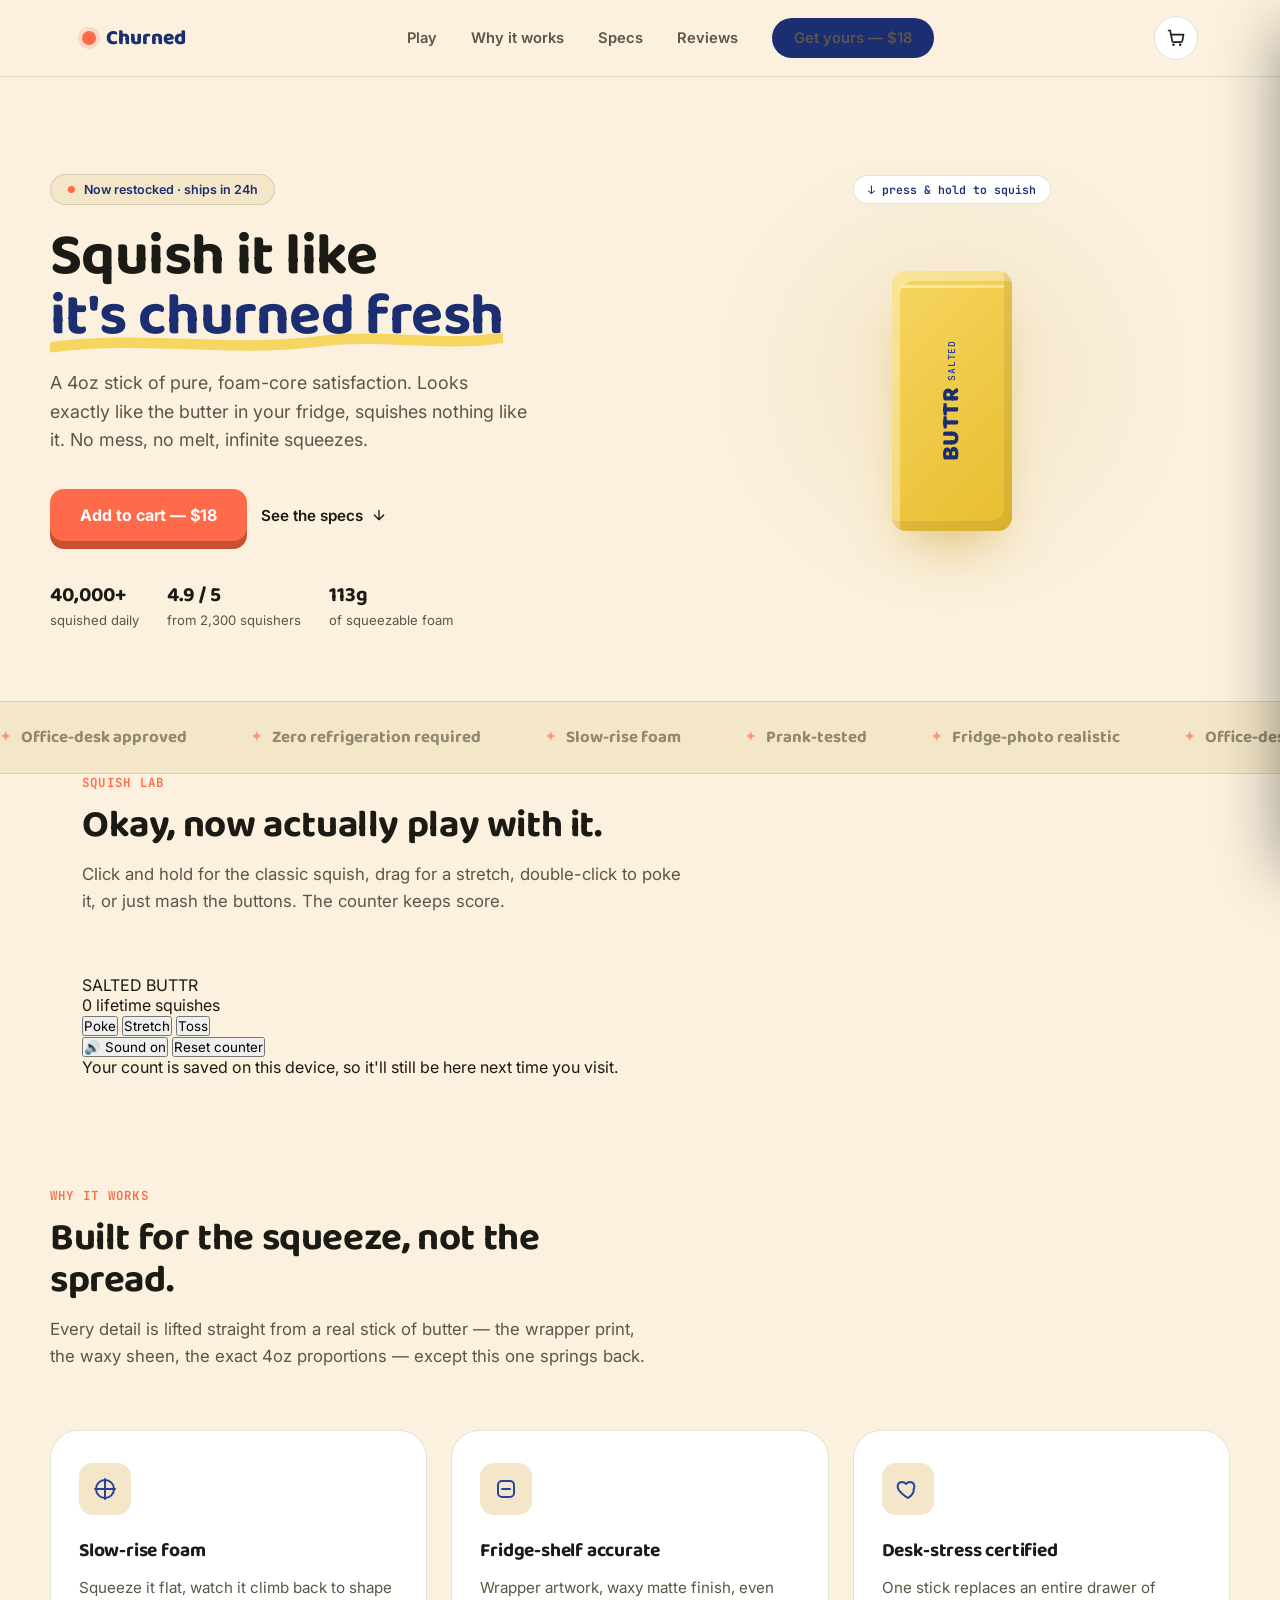
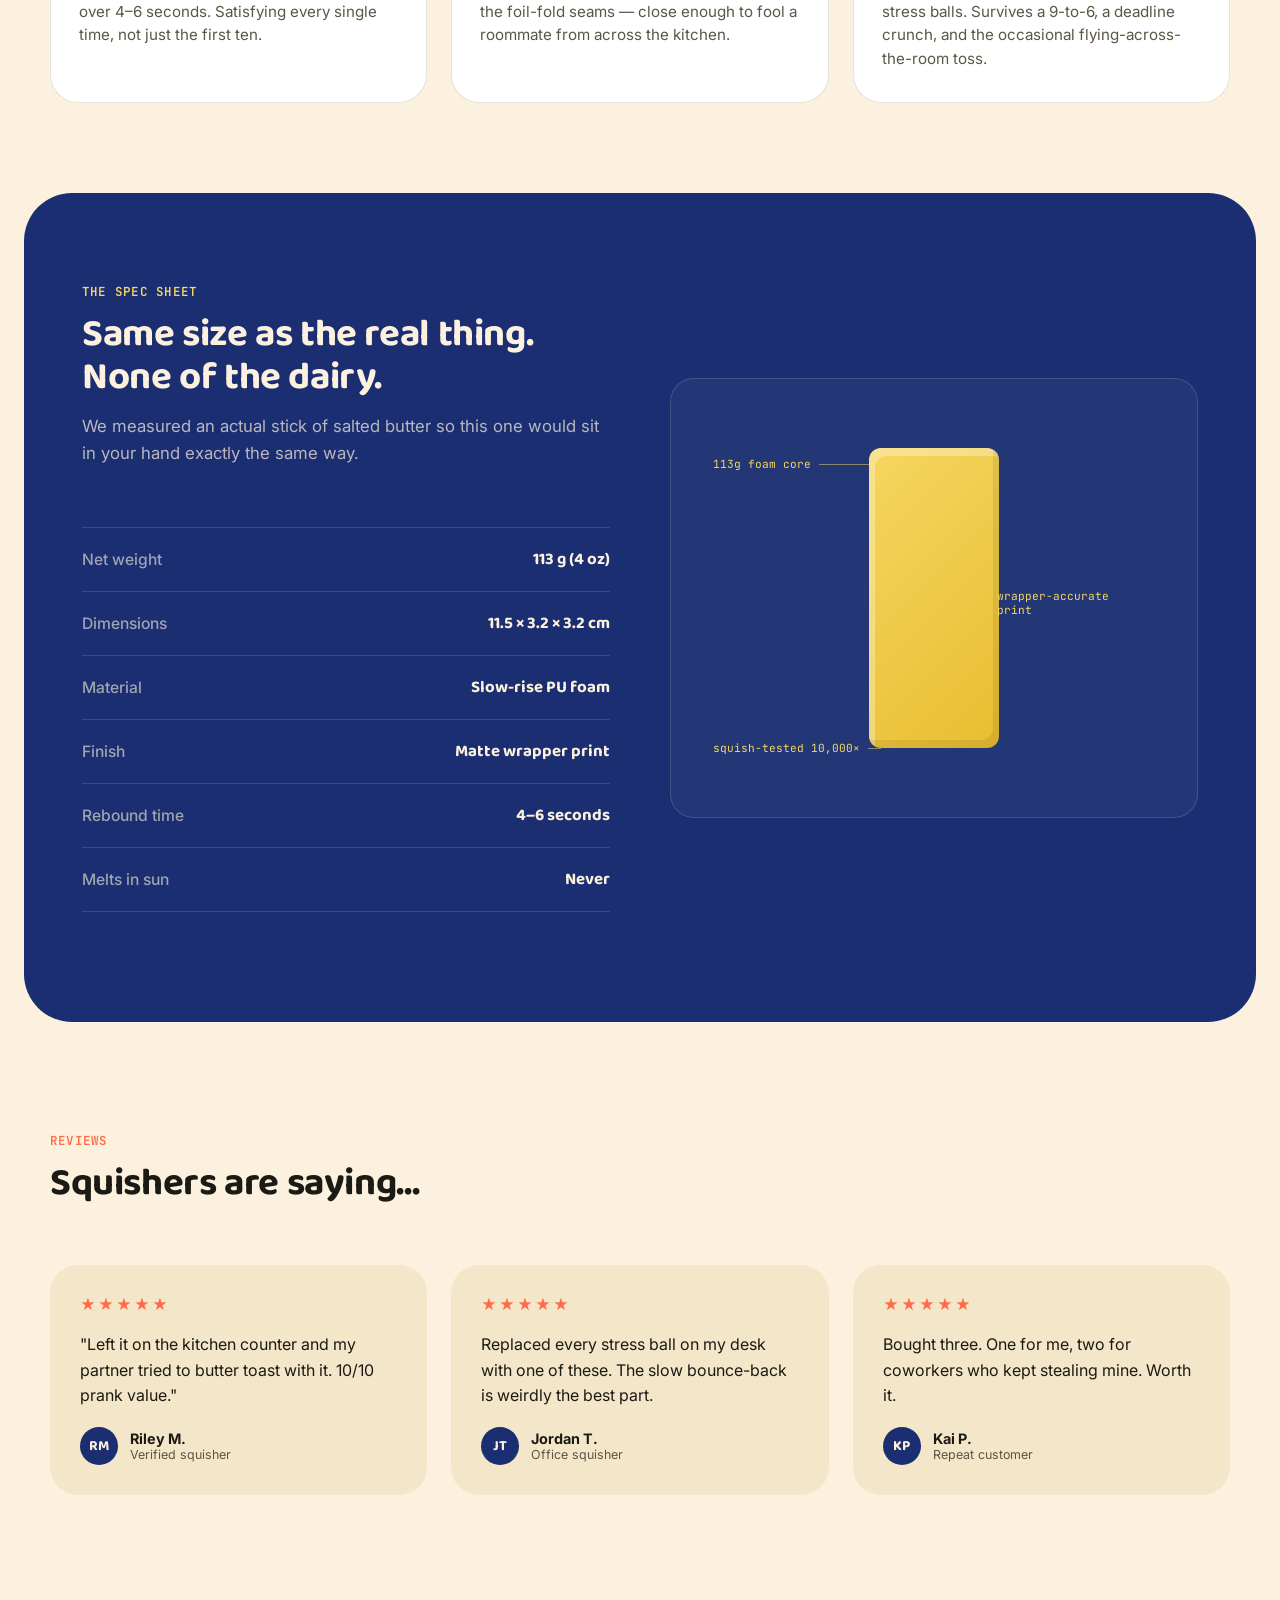
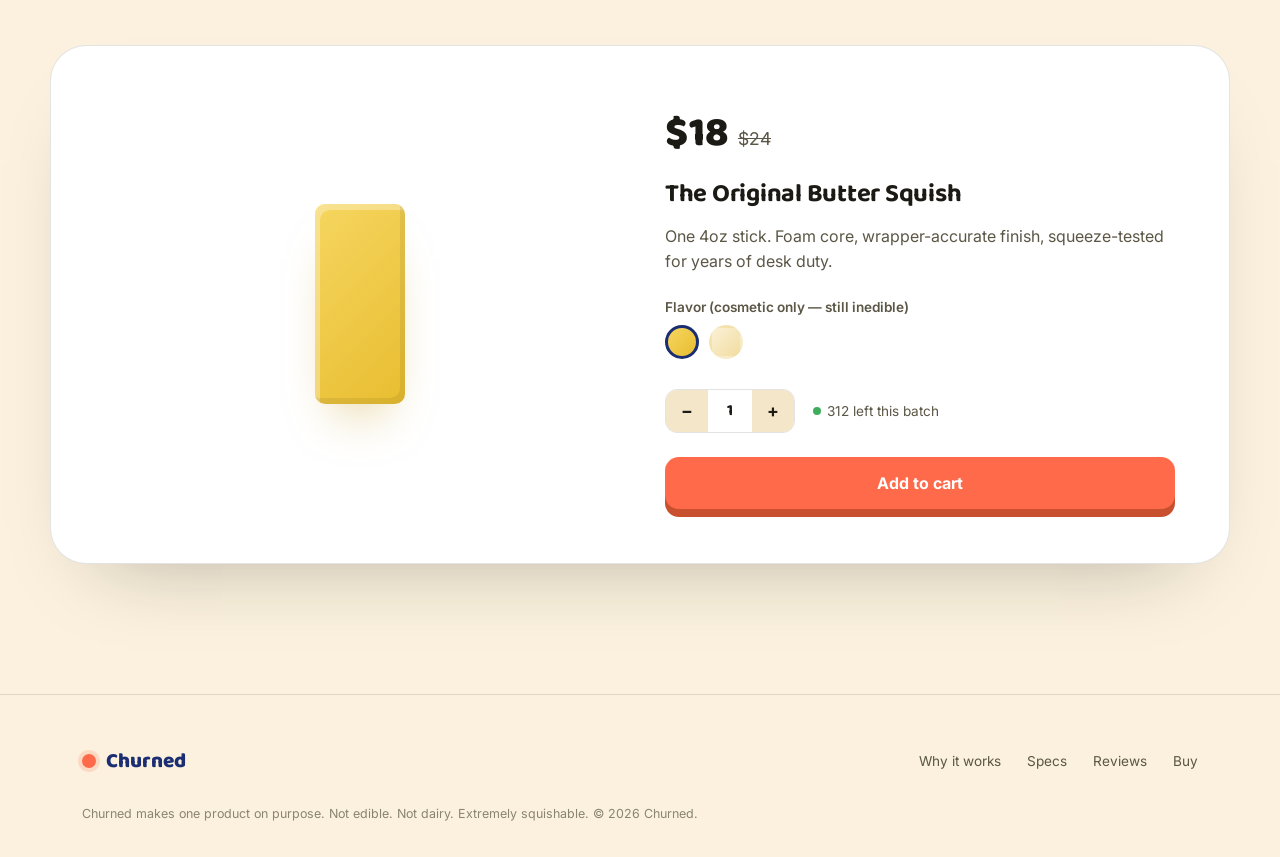
==== commit efe22f2d: "Create index.html" ====
--- a/index.html
+++ b/index.html
@@ -14,6 +14,7 @@
   <nav class="wrap">
     <a href="index.html" class="logo"><span class="dot"></span>Churned</a>
     <div class="nav-links">
+      <a href="#play">Play</a>
       <a href="#features">Why it works</a>
       <a href="#anatomy">Specs</a>
       <a href="#reviews">Reviews</a>
@@ -30,6 +31,7 @@
     </div>
   </nav>
   <div class="mobile-menu" id="mobileMenu">
+    <a href="#play">Play</a>
     <a href="#features">Why it works</a>
     <a href="#anatomy">Specs</a>
     <a href="#reviews">Reviews</a>
@@ -83,6 +85,39 @@
   </div>
 </div>
 
+<section class="lab wrap" id="play">
+  <div class="section-head">
+    <span class="tag">Squish lab</span>
+    <h2>Okay, now actually play with it.</h2>
+    <p>Click and hold for the classic squish, drag for a stretch, double-click to poke it, or just mash the buttons. The counter keeps score.</p>
+  </div>
+
+  <div class="lab-card">
+    <div class="lab-stage" id="labStage" tabindex="0" role="button" aria-label="Interactive butter squish — drag, click and hold, or double-click">
+      <div class="lab-squish" id="labSquish">
+        <span class="squish-sub">SALTED</span>
+        <span class="squish-label">BUTTR</span>
+      </div>
+      <div class="crumbs" id="labCrumbs"></div>
+    </div>
+
+    <div class="lab-side">
+      <div class="lab-counter">
+        <span class="lab-counter-num" id="labCount">0</span>
+        <span class="lab-counter-label">lifetime squishes</span>
+      </div>
+      <div class="lab-actions">
+        <button type="button" class="lab-action" id="pokeBtn">Poke</button>
+        <button type="button" class="lab-action" id="stretchBtn">Stretch</button>
+        <button type="button" class="lab-action" id="tossBtn">Toss</button>
+      </div>
+      <button type="button" class="lab-sound" id="soundToggle">🔊 Sound on</button>
+      <button type="button" class="lab-reset" id="resetCountBtn">Reset counter</button>
+      <p class="lab-hint">Your count is saved on this device, so it'll still be here next time you visit.</p>
+    </div>
+  </div>
+</section>
+
 <section class="features wrap" id="features">
   <div class="section-head">
     <span class="tag">Why it works</span>
--- a/styles.css
+++ b/styles.css
@@ -0,0 +1,620 @@
+:root{
+  --cream:#FBF1DE;
+  --cream-2:#F4E6C8;
+  --butter:#F6D660;
+  --butter-deep:#E8BD30;
+  --butter-shadow:#C99A1C;
+  --whipped:#FBF0D6;
+  --whipped-deep:#F1DDA0;
+  --toast:#E7A85C;
+  --toast-deep:#C77F2F;
+  --cobalt:#28439E;
+  --cobalt-deep:#1B2E72;
+  --coral:#FF6B4A;
+  --ink:#1C1A14;
+  --ink-soft:#5B5645;
+  --line: rgba(28,26,20,0.12);
+  --radius-lg: 28px;
+}
+
+*{box-sizing:border-box; margin:0; padding:0;}
+html{scroll-behavior:smooth;}
+body{
+  background:var(--cream);
+  color:var(--ink);
+  font-family:'Inter', sans-serif;
+  overflow-x:hidden;
+}
+@media (prefers-reduced-motion: reduce){
+  *{animation-duration:0.01ms !important; animation-iteration-count:1 !important; transition-duration:0.01ms !important; scroll-behavior:auto !important;}
+}
+
+h1,h2,h3,.display{
+  font-family:'Baloo 2', sans-serif;
+  font-weight:700;
+  letter-spacing:-0.01em;
+}
+.mono{
+  font-family:'JetBrains Mono', monospace;
+  letter-spacing:0.04em;
+}
+
+a{color:inherit;}
+img{max-width:100%; display:block;}
+.wrap{max-width:1180px; margin:0 auto; padding:0 32px;}
+section{position:relative;}
+button{font-family:inherit;}
+
+/* ---------- NAV ---------- */
+header{
+  position:sticky; top:0; z-index:50;
+  background:rgba(251,241,222,0.85);
+  backdrop-filter:blur(10px);
+  border-bottom:1px solid var(--line);
+}
+nav.wrap{
+  display:flex; align-items:center; justify-content:space-between;
+  height:76px;
+}
+.logo{
+  display:flex; align-items:center; gap:10px;
+  font-family:'Baloo 2'; font-weight:800; font-size:1.3rem;
+  color:var(--cobalt-deep);
+  text-decoration:none;
+}
+.logo .dot{
+  width:14px; height:14px; border-radius:50%;
+  background:var(--coral);
+  box-shadow: 0 0 0 4px rgba(255,107,74,0.18);
+}
+.nav-links{display:flex; gap:34px; align-items:center;}
+.nav-links a{
+  font-size:0.92rem; font-weight:600; color:var(--ink-soft);
+  text-decoration:none; transition:color .2s ease;
+}
+.nav-links a:hover, .nav-links a:focus-visible{color:var(--cobalt-deep);}
+.nav-cta{
+  background:var(--cobalt-deep); color:var(--cream);
+  padding:11px 22px; border-radius:999px;
+  font-weight:700; font-size:0.9rem;
+  text-decoration:none;
+  transition:transform .2s ease, background .2s ease;
+  border:none; cursor:pointer;
+}
+.nav-cta:hover{background:var(--coral); transform:translateY(-1px);}
+
+.nav-right{display:flex; align-items:center; gap:10px;}
+
+.cart-btn{
+  position:relative;
+  width:44px; height:44px; border-radius:50%;
+  border:1px solid var(--line); background:#fff;
+  display:flex; align-items:center; justify-content:center;
+  cursor:pointer; transition:background .15s ease, transform .15s ease;
+}
+.cart-btn:hover{background:var(--cream-2); transform:translateY(-1px);}
+.cart-badge{
+  position:absolute; top:-6px; right:-6px;
+  background:var(--coral); color:#fff;
+  font-size:0.68rem; font-weight:700;
+  min-width:18px; height:18px; border-radius:999px;
+  display:flex; align-items:center; justify-content:center;
+  padding:0 4px;
+  font-family:'JetBrains Mono';
+}
+
+.menu-toggle{
+  display:none;
+  width:44px; height:44px; border-radius:12px;
+  border:1px solid var(--line); background:#fff;
+  align-items:center; justify-content:center; cursor:pointer;
+}
+
+.mobile-menu{
+  display:none;
+  flex-direction:column;
+  gap:4px;
+  background:var(--cream);
+  border-bottom:1px solid var(--line);
+  padding:14px 24px 22px;
+}
+.mobile-menu a{
+  padding:12px 6px; font-weight:600; color:var(--ink-soft); text-decoration:none;
+  border-bottom:1px solid var(--line);
+}
+.mobile-menu a:last-child{border-bottom:none;}
+.mobile-menu.open{display:flex;}
+
+/* ---------- HERO ---------- */
+.hero{
+  padding:84px 0 60px;
+  display:grid;
+  grid-template-columns: 1.05fr 1fr;
+  gap:40px;
+  align-items:center;
+}
+.eyebrow{
+  display:inline-flex; align-items:center; gap:8px;
+  background:var(--cream-2); border:1px solid var(--line);
+  padding:7px 16px; border-radius:999px;
+  font-size:0.78rem; font-weight:600; color:var(--cobalt-deep);
+  margin-bottom:22px;
+}
+.eyebrow::before{content:"●"; color:var(--coral); font-size:0.6rem;}
+.hero h1{
+  font-size:clamp(2.6rem, 4.6vw, 4.1rem);
+  line-height:1.02;
+  color:var(--ink);
+}
+.hero h1 .accent{
+  color:var(--cobalt-deep);
+  position:relative;
+  display:inline-block;
+}
+.hero h1 .accent svg{
+  position:absolute; left:0; bottom:-6px; width:100%; height:auto;
+}
+.hero p.lead{
+  margin-top:22px; font-size:1.12rem; line-height:1.6;
+  color:var(--ink-soft); max-width:480px;
+}
+.hero-actions{
+  margin-top:34px; display:flex; gap:14px; align-items:center; flex-wrap:wrap;
+}
+.btn-primary{
+  background:var(--coral); color:#fff;
+  padding:16px 30px; border-radius:14px;
+  font-weight:700; font-size:1rem;
+  border:none; cursor:pointer;
+  box-shadow:0 8px 0 0 #C9502F;
+  transition:transform .12s ease, box-shadow .12s ease;
+  text-decoration:none; display:inline-block;
+}
+.btn-primary:hover{transform:translateY(-2px);}
+.btn-primary:active{transform:translateY(6px); box-shadow:0 2px 0 0 #C9502F;}
+.btn-primary:disabled{opacity:0.5; cursor:not-allowed; transform:none;}
+.btn-ghost{
+  color:var(--ink); font-weight:600; font-size:0.95rem;
+  display:flex; align-items:center; gap:8px;
+  text-decoration:none; background:none; border:none; cursor:pointer;
+}
+.btn-ghost svg{transition:transform .2s ease;}
+.btn-ghost:hover svg{transform:translateY(2px);}
+
+.hero-meta{
+  margin-top:38px; display:flex; gap:28px; flex-wrap:wrap;
+}
+.hero-meta div{font-size:0.82rem; color:var(--ink-soft);}
+.hero-meta strong{display:block; font-family:'Baloo 2'; font-size:1.3rem; color:var(--ink); font-weight:700;}
+
+/* ---------- SQUISH STAGE ---------- */
+.stage{
+  position:relative;
+  display:flex; align-items:center; justify-content:center;
+  height:480px;
+}
+.stage-bg{
+  position:absolute; inset:0;
+  background: radial-gradient(circle at 50% 45%, var(--cream-2) 0%, transparent 65%);
+}
+.squish-hint{
+  position:absolute; top:14px; left:50%; transform:translateX(-50%);
+  font-family:'JetBrains Mono'; font-size:0.72rem; font-weight:600;
+  color:var(--cobalt-deep); background:#fff; border:1px solid var(--line);
+  padding:6px 14px; border-radius:999px; white-space:nowrap;
+  display:flex; align-items:center; gap:6px;
+  animation:bob 2.2s ease-in-out infinite;
+  transition:opacity .3s ease;
+}
+@keyframes bob{ 0%,100%{transform:translateX(-50%) translateY(0);} 50%{transform:translateX(-50%) translateY(-5px);} }
+
+.squish-wrap{
+  width:280px; height:300px;
+  display:flex; align-items:center; justify-content:center;
+  cursor:pointer;
+  -webkit-tap-highlight-color: transparent;
+}
+.squish{
+  width:120px; height:260px;
+  background: linear-gradient(135deg, var(--butter) 0%, var(--butter-deep) 100%);
+  border-radius:14px;
+  position:relative;
+  box-shadow:
+    inset -8px -10px 0 rgba(0,0,0,0.07),
+    inset 8px 10px 0 rgba(255,255,255,0.35),
+    0 30px 50px -20px rgba(201,154,28,0.55);
+  transition: transform .55s cubic-bezier(.34,1.6,.5,1), border-radius .55s cubic-bezier(.34,1.6,.5,1);
+  transform-origin: center bottom;
+  display:flex; flex-direction:column; align-items:center; justify-content:center;
+  gap:6px;
+  user-select:none;
+}
+.squish .squish-label{
+  font-family:'Baloo 2'; font-weight:800; color:var(--cobalt-deep);
+  writing-mode:vertical-rl; transform:rotate(180deg);
+  font-size:1.5rem; letter-spacing:0.02em;
+}
+.squish .squish-sub{
+  font-family:'JetBrains Mono'; font-size:0.6rem; font-weight:600;
+  color:var(--cobalt); writing-mode:vertical-rl; transform:rotate(180deg);
+  letter-spacing:0.08em;
+}
+.squish-wrap.active .squish{
+  transform: scaleY(0.62) scaleX(1.45);
+  border-radius:50px;
+}
+.squish::after{
+  content:"";
+  position:absolute; left:8px; right:8px; top:14px; height:3px;
+  background:rgba(255,255,255,0.45); border-radius:3px;
+}
+.crumbs{
+  position:absolute; inset:0; pointer-events:none;
+}
+.crumb{
+  position:absolute; width:7px; height:7px; border-radius:2px;
+  background:var(--butter-deep);
+  opacity:0; top:55%; left:50%;
+}
+.squish-wrap.active .crumb{
+  animation: pop .6s ease-out forwards;
+}
+@keyframes pop{
+  0%{opacity:1; transform:translate(0,0) scale(1);}
+  100%{opacity:0; transform:translate(var(--dx), var(--dy)) scale(0.4);}
+}
+
+/* ---------- LOGO MARQUEE ---------- */
+.strip{
+  border-top:1px solid var(--line); border-bottom:1px solid var(--line);
+  background:var(--cream-2);
+  padding:22px 0;
+  overflow:hidden;
+}
+.strip-track{
+  display:flex; gap:64px; white-space:nowrap;
+  animation: scroll 26s linear infinite;
+  width:max-content;
+}
+@keyframes scroll{ from{transform:translateX(0);} to{transform:translateX(-50%);} }
+.strip-item{
+  font-family:'Baloo 2'; font-weight:700; font-size:1.05rem;
+  color:var(--ink-soft); opacity:0.65;
+  display:flex; align-items:center; gap:10px;
+}
+.strip-item::before{content:"✦"; color:var(--coral); font-size:0.8rem;}
+
+/* ---------- FEATURES ---------- */
+.features{padding:110px 0 90px;}
+.section-head{max-width:600px; margin-bottom:60px;}
+.section-head .tag{
+  font-family:'JetBrains Mono'; font-size:0.78rem; font-weight:600;
+  color:var(--coral); text-transform:uppercase; letter-spacing:0.1em;
+  display:block; margin-bottom:14px;
+}
+.section-head h2{font-size:clamp(1.9rem,3vw,2.6rem); line-height:1.1;}
+.section-head p{margin-top:14px; color:var(--ink-soft); font-size:1.05rem; line-height:1.6;}
+
+.feature-grid{
+  display:grid; grid-template-columns:repeat(3,1fr); gap:24px;
+}
+.feature-card{
+  background:#fff; border:1px solid var(--line); border-radius:var(--radius-lg);
+  padding:32px 28px;
+  transition: transform .25s ease, box-shadow .25s ease;
+}
+.feature-card:hover{
+  transform:translateY(-6px);
+  box-shadow:0 20px 40px -24px rgba(28,26,20,0.25);
+}
+.feature-icon{
+  width:52px; height:52px; border-radius:14px;
+  background:var(--cream-2);
+  display:flex; align-items:center; justify-content:center;
+  margin-bottom:20px;
+}
+.feature-card h3{font-size:1.2rem; margin-bottom:10px;}
+.feature-card p{color:var(--ink-soft); font-size:0.95rem; line-height:1.55;}
+
+/* ---------- ANATOMY ---------- */
+.anatomy{
+  padding:90px 0 110px;
+  background:var(--cobalt-deep);
+  color:var(--cream);
+  border-radius:48px;
+  margin:0 24px;
+}
+.anatomy .wrap{
+  display:grid; grid-template-columns:1fr 1fr; gap:60px; align-items:center;
+}
+.anatomy .section-head .tag{color:var(--butter);}
+.anatomy .section-head h2{color:var(--cream);}
+.anatomy .section-head p{color:rgba(251,241,222,0.7);}
+
+.spec-list{margin-top:32px; display:flex; flex-direction:column; gap:0;}
+.spec-row{
+  display:flex; justify-content:space-between; align-items:center;
+  padding:18px 0; border-bottom:1px solid rgba(251,241,222,0.15);
+  font-size:0.98rem;
+}
+.spec-row:first-child{border-top:1px solid rgba(251,241,222,0.15);}
+.spec-row .k{color:rgba(251,241,222,0.6); font-weight:500;}
+.spec-row .v{font-weight:700; font-family:'Baloo 2'; font-size:1.05rem;}
+
+.diagram{
+  position:relative;
+  background:rgba(251,241,222,0.04);
+  border:1px solid rgba(251,241,222,0.15);
+  border-radius:24px;
+  height:440px;
+  display:flex; align-items:center; justify-content:center;
+}
+.diagram .block{
+  width:130px; height:300px;
+  background:linear-gradient(135deg, var(--butter), var(--butter-deep));
+  border-radius:12px;
+  position:relative;
+  box-shadow: inset -6px -8px 0 rgba(0,0,0,0.08), inset 6px 8px 0 rgba(255,255,255,0.3);
+}
+.callout{
+  position:absolute; font-family:'JetBrains Mono'; font-size:0.7rem;
+  color:var(--butter); display:flex; align-items:center; gap:8px;
+}
+.callout .line{height:1px; background:rgba(246,214,96,0.5); flex:1;}
+.callout.c1{top:18%; left:8%; right:60%;}
+.callout.c2{top:48%; right:8%; left:62%; flex-direction:row-reverse;}
+.callout.c3{bottom:14%; left:8%; right:60%;}
+
+/* ---------- TESTIMONIALS ---------- */
+.testimonials{padding:110px 0;}
+.t-grid{
+  display:grid; grid-template-columns:repeat(3,1fr); gap:24px;
+}
+.t-card{
+  background:var(--cream-2); border-radius:var(--radius-lg);
+  padding:30px; display:flex; flex-direction:column; gap:18px;
+}
+.t-stars{color:var(--coral); font-size:0.95rem; letter-spacing:2px;}
+.t-card p{font-size:1rem; line-height:1.6; color:var(--ink);}
+.t-who{display:flex; align-items:center; gap:12px; margin-top:auto;}
+.t-avatar{
+  width:38px; height:38px; border-radius:50%;
+  background:var(--cobalt-deep); color:var(--cream);
+  display:flex; align-items:center; justify-content:center;
+  font-family:'Baloo 2'; font-weight:700; font-size:0.9rem;
+}
+.t-who div span{display:block;}
+.t-who .name{font-weight:700; font-size:0.9rem;}
+.t-who .role{font-size:0.78rem; color:var(--ink-soft);}
+
+/* ---------- BUY ---------- */
+.buy{padding:40px 0 130px;}
+.buy-card{
+  background:#fff; border:1px solid var(--line); border-radius:36px;
+  padding:54px;
+  display:grid; grid-template-columns:1fr 1fr; gap:50px; align-items:center;
+  box-shadow:0 40px 80px -50px rgba(28,26,20,0.35);
+}
+.buy-visual{
+  display:flex; align-items:center; justify-content:center;
+  height:300px; position:relative;
+}
+.squish-mini{
+  width:90px; height:200px;
+  border-radius:10px;
+  box-shadow: inset -5px -6px 0 rgba(0,0,0,0.07), inset 5px 6px 0 rgba(255,255,255,0.3), 0 30px 50px -25px rgba(201,154,28,0.6);
+  animation: float 4s ease-in-out infinite;
+  transition: background .3s ease;
+}
+.squish-mini.salted{background:linear-gradient(135deg, var(--butter), var(--butter-deep));}
+.squish-mini.whipped{background:linear-gradient(135deg, var(--whipped), var(--whipped-deep));}
+.squish-mini.toast{background:linear-gradient(135deg, var(--toast), var(--toast-deep));}
+@keyframes float{ 0%,100%{transform:translateY(0) rotate(-3deg);} 50%{transform:translateY(-14px) rotate(3deg);} }
+
+.price-line{display:flex; align-items:baseline; gap:10px; margin-bottom:6px;}
+.price-line .now{font-family:'Baloo 2'; font-weight:800; font-size:2.6rem; color:var(--ink);}
+.price-line .was{font-size:1.1rem; color:var(--ink-soft); text-decoration:line-through;}
+.buy-card h3{font-size:1.6rem; margin-bottom:10px;}
+.buy-card .desc{color:var(--ink-soft); margin-bottom:24px; line-height:1.6;}
+.qty-row{display:flex; align-items:center; gap:18px; margin-bottom:24px;}
+.stepper{
+  display:flex; align-items:center; border:1px solid var(--line); border-radius:12px; overflow:hidden;
+}
+.stepper button{
+  width:42px; height:42px; border:none; background:var(--cream-2); cursor:pointer;
+  font-size:1.1rem; font-weight:700; color:var(--ink);
+  transition:background .15s ease;
+}
+.stepper button:hover{background:var(--butter);}
+.stepper span{width:44px; text-align:center; font-weight:700; font-family:'Baloo 2'; display:inline-block;}
+.stock{font-size:0.85rem; color:var(--ink-soft); display:flex; align-items:center; gap:6px;}
+.stock::before{content:""; width:8px; height:8px; border-radius:50%; background:#3FAE5C; display:inline-block;}
+
+.variant-label{font-size:0.85rem; font-weight:600; color:var(--ink-soft); margin-bottom:10px; display:block;}
+.color-row{display:flex; gap:10px; margin-bottom:30px;}
+.swatch{
+  width:34px; height:34px; border-radius:50%; cursor:pointer;
+  border:3px solid transparent; transition:border .15s ease, transform .15s ease;
+  padding:0;
+}
+.swatch:hover{transform:translateY(-2px);}
+.swatch.active{border-color:var(--cobalt-deep);}
+.swatch.salted{background:linear-gradient(135deg,var(--butter),var(--butter-deep));}
+.swatch.whipped{background:linear-gradient(135deg,var(--whipped),var(--whipped-deep));}
+.swatch.toast{background:linear-gradient(135deg,var(--toast),var(--toast-deep));}
+
+/* ---------- CART DRAWER ---------- */
+.cart-overlay{
+  position:fixed; inset:0; background:rgba(28,26,20,0.45);
+  opacity:0; pointer-events:none; transition:opacity .25s ease;
+  z-index:90;
+}
+.cart-overlay.open{opacity:1; pointer-events:auto;}
+
+.cart-drawer{
+  position:fixed; top:0; right:0; height:100%; width:420px; max-width:92vw;
+  background:var(--cream); z-index:91;
+  box-shadow:-30px 0 60px -30px rgba(0,0,0,0.4);
+  transform:translateX(100%); transition:transform .35s cubic-bezier(.4,0,.2,1);
+  display:flex; flex-direction:column;
+}
+.cart-drawer.open{transform:translateX(0);}
+.cart-head{
+  display:flex; align-items:center; justify-content:space-between;
+  padding:24px 26px; border-bottom:1px solid var(--line);
+}
+.cart-head h3{font-size:1.3rem;}
+.cart-head button{
+  width:36px; height:36px; border-radius:50%; border:none; background:var(--cream-2);
+  font-size:1.2rem; cursor:pointer; line-height:1;
+}
+.cart-items{flex:1; overflow-y:auto; padding:18px 26px;}
+.cart-empty{color:var(--ink-soft); padding:40px 0; text-align:center; font-size:0.95rem;}
+.cart-item{
+  display:flex; gap:14px; padding:16px 0; border-bottom:1px solid var(--line);
+  align-items:flex-start;
+}
+.cart-item-swatch{
+  width:46px; height:62px; border-radius:8px; flex-shrink:0;
+  box-shadow: inset -3px -4px 0 rgba(0,0,0,0.07), inset 3px 4px 0 rgba(255,255,255,0.3);
+}
+.cart-item-swatch.salted{background:linear-gradient(135deg,var(--butter),var(--butter-deep));}
+.cart-item-swatch.whipped{background:linear-gradient(135deg,var(--whipped),var(--whipped-deep));}
+.cart-item-swatch.toast{background:linear-gradient(135deg,var(--toast),var(--toast-deep));}
+.cart-item-info{flex:1; display:flex; flex-direction:column; gap:6px;}
+.cart-item-info strong{font-family:'Baloo 2'; font-size:1rem;}
+.cart-item-info span{font-size:0.82rem; color:var(--ink-soft);}
+.cart-item-stepper{display:flex; align-items:center; gap:10px; margin-top:4px;}
+.cart-item-stepper button{
+  width:26px; height:26px; border-radius:7px; border:1px solid var(--line); background:#fff;
+  cursor:pointer; font-weight:700;
+}
+.cart-item-stepper span{font-weight:700; font-size:0.9rem;}
+.cart-item-right{display:flex; flex-direction:column; align-items:flex-end; gap:10px;}
+.cart-item-right > span{font-family:'Baloo 2'; font-weight:700;}
+.cart-remove{
+  background:none; border:none; color:var(--coral); font-size:0.78rem; font-weight:600;
+  cursor:pointer; text-decoration:underline;
+}
+.cart-footer{padding:22px 26px 26px; border-top:1px solid var(--line);}
+.cart-subtotal{display:flex; justify-content:space-between; font-weight:700; margin-bottom:16px; font-size:1.05rem;}
+.cart-note{font-size:0.78rem; color:var(--ink-soft); margin-top:12px; text-align:center;}
+
+/* ---------- TOAST ---------- */
+.toast{
+  position:fixed; bottom:28px; left:50%; transform:translateX(-50%) translateY(20px);
+  background:var(--ink); color:var(--cream);
+  padding:14px 24px; border-radius:999px;
+  font-size:0.9rem; font-weight:600;
+  opacity:0; pointer-events:none;
+  transition:opacity .25s ease, transform .25s ease;
+  z-index:120;
+  display:flex; align-items:center; gap:8px;
+}
+.toast::before{content:"✓"; color:var(--butter); font-weight:800;}
+.toast.show{opacity:1; transform:translateX(-50%) translateY(0);}
+
+/* ---------- FOOTER ---------- */
+footer{
+  border-top:1px solid var(--line);
+  padding:50px 0 36px;
+}
+.footer-row{display:flex; justify-content:space-between; align-items:center; flex-wrap:wrap; gap:20px;}
+.footer-links{display:flex; gap:26px; font-size:0.85rem; color:var(--ink-soft);}
+.footer-links a{text-decoration:none;}
+.footer-links a:hover{color:var(--cobalt-deep);}
+.footer-fine{margin-top:28px; font-size:0.78rem; color:var(--ink-soft); opacity:0.7;}
+
+/* ---------- CHECKOUT PAGE ---------- */
+.checkout-head{padding:48px 0 10px;}
+.checkout-head h1{font-size:clamp(2rem,3.6vw,2.7rem);}
+.steps{display:flex; gap:10px; align-items:center; margin-top:18px; font-size:0.85rem; color:var(--ink-soft); font-weight:600;}
+.steps .step{display:flex; align-items:center; gap:8px;}
+.steps .step.active{color:var(--cobalt-deep);}
+.steps .dot2{width:8px; height:8px; border-radius:50%; background:var(--line);}
+.steps .step.active .dot2{background:var(--coral);}
+.steps .sep{color:var(--line);}
+
+.checkout-wrap{padding:30px 0 120px;}
+.checkout-grid{display:grid; grid-template-columns:1.3fr 1fr; gap:40px; align-items:flex-start;}
+
+.panel{
+  background:#fff; border:1px solid var(--line); border-radius:var(--radius-lg);
+  padding:34px;
+}
+.panel + .panel{margin-top:24px;}
+.panel h2{font-size:1.2rem; margin-bottom:20px;}
+
+.field-row{display:grid; grid-template-columns:1fr 1fr; gap:16px; margin-bottom:16px;}
+.field{display:flex; flex-direction:column; gap:6px; margin-bottom:16px;}
+.field label{font-size:0.82rem; font-weight:600; color:var(--ink-soft);}
+.field input, .field select{
+  border:1px solid var(--line); border-radius:10px; padding:13px 14px;
+  font-family:'Inter'; font-size:0.95rem; background:var(--cream);
+  transition:border .15s ease;
+}
+.field input:focus, .field select:focus{outline:none; border-color:var(--cobalt-deep);}
+.field.invalid input, .field.invalid select{border-color:var(--coral);}
+.field-error{font-size:0.74rem; color:var(--coral); display:none;}
+.field.invalid .field-error{display:block;}
+
+.summary-card{
+  background:#fff; border:1px solid var(--line); border-radius:var(--radius-lg);
+  padding:30px; position:sticky; top:96px;
+}
+.summary-card h2{font-size:1.15rem; margin-bottom:18px;}
+.summary-items{display:flex; flex-direction:column; gap:14px; margin-bottom:18px;}
+.summary-item{display:flex; gap:12px; align-items:center;}
+.summary-item .sw{width:38px; height:50px; border-radius:7px; flex-shrink:0;}
+.summary-item .info{flex:1;}
+.summary-item .info strong{display:block; font-size:0.92rem; font-family:'Baloo 2';}
+.summary-item .info span{font-size:0.78rem; color:var(--ink-soft);}
+.summary-item .amt{font-weight:700; font-size:0.92rem; font-family:'Baloo 2';}
+
+.summary-row{display:flex; justify-content:space-between; font-size:0.92rem; color:var(--ink-soft); padding:8px 0;}
+.summary-row.total{
+  border-top:1px solid var(--line); margin-top:8px; padding-top:16px;
+  font-weight:800; color:var(--ink); font-size:1.15rem; font-family:'Baloo 2';
+}
+.empty-cart-panel{
+  text-align:center; padding:80px 30px;
+  background:#fff; border:1px solid var(--line); border-radius:var(--radius-lg);
+}
+.empty-cart-panel h2{margin-bottom:12px; font-size:1.4rem;}
+.empty-cart-panel p{color:var(--ink-soft); margin-bottom:24px;}
+
+.confirm-panel{
+  text-align:center; padding:80px 40px;
+  background:#fff; border:1px solid var(--line); border-radius:var(--radius-lg);
+}
+.confirm-check{
+  width:72px; height:72px; border-radius:50%; background:var(--cream-2);
+  display:flex; align-items:center; justify-content:center; margin:0 auto 24px;
+}
+.confirm-panel h2{font-size:1.7rem; margin-bottom:10px;}
+.confirm-panel p{color:var(--ink-soft); margin-bottom:6px;}
+.confirm-order-id{
+  font-family:'JetBrains Mono'; background:var(--cream-2); display:inline-block;
+  padding:8px 16px; border-radius:999px; margin:18px 0 28px; font-size:0.85rem; font-weight:600;
+}
+.demo-note{
+  font-size:0.78rem; color:var(--ink-soft); background:var(--cream-2);
+  border-radius:12px; padding:12px 16px; margin-top:18px; line-height:1.5;
+}
+
+/* ---------- RESPONSIVE ---------- */
+@media (max-width: 980px){
+  .hero{grid-template-columns:1fr; padding-top:50px;}
+  .stage{height:380px; order:-1;}
+  .feature-grid{grid-template-columns:1fr;}
+  .anatomy{margin:0 12px; border-radius:32px;}
+  .anatomy .wrap{grid-template-columns:1fr;}
+  .t-grid{grid-template-columns:1fr;}
+  .buy-card{grid-template-columns:1fr; padding:36px 24px;}
+  .nav-links{display:none;}
+  .menu-toggle{display:flex;}
+  .checkout-grid{grid-template-columns:1fr;}
+  .summary-card{position:static;}
+  .field-row{grid-template-columns:1fr;}
+}
+:focus-visible{outline:3px solid var(--coral); outline-offset:3px;}
